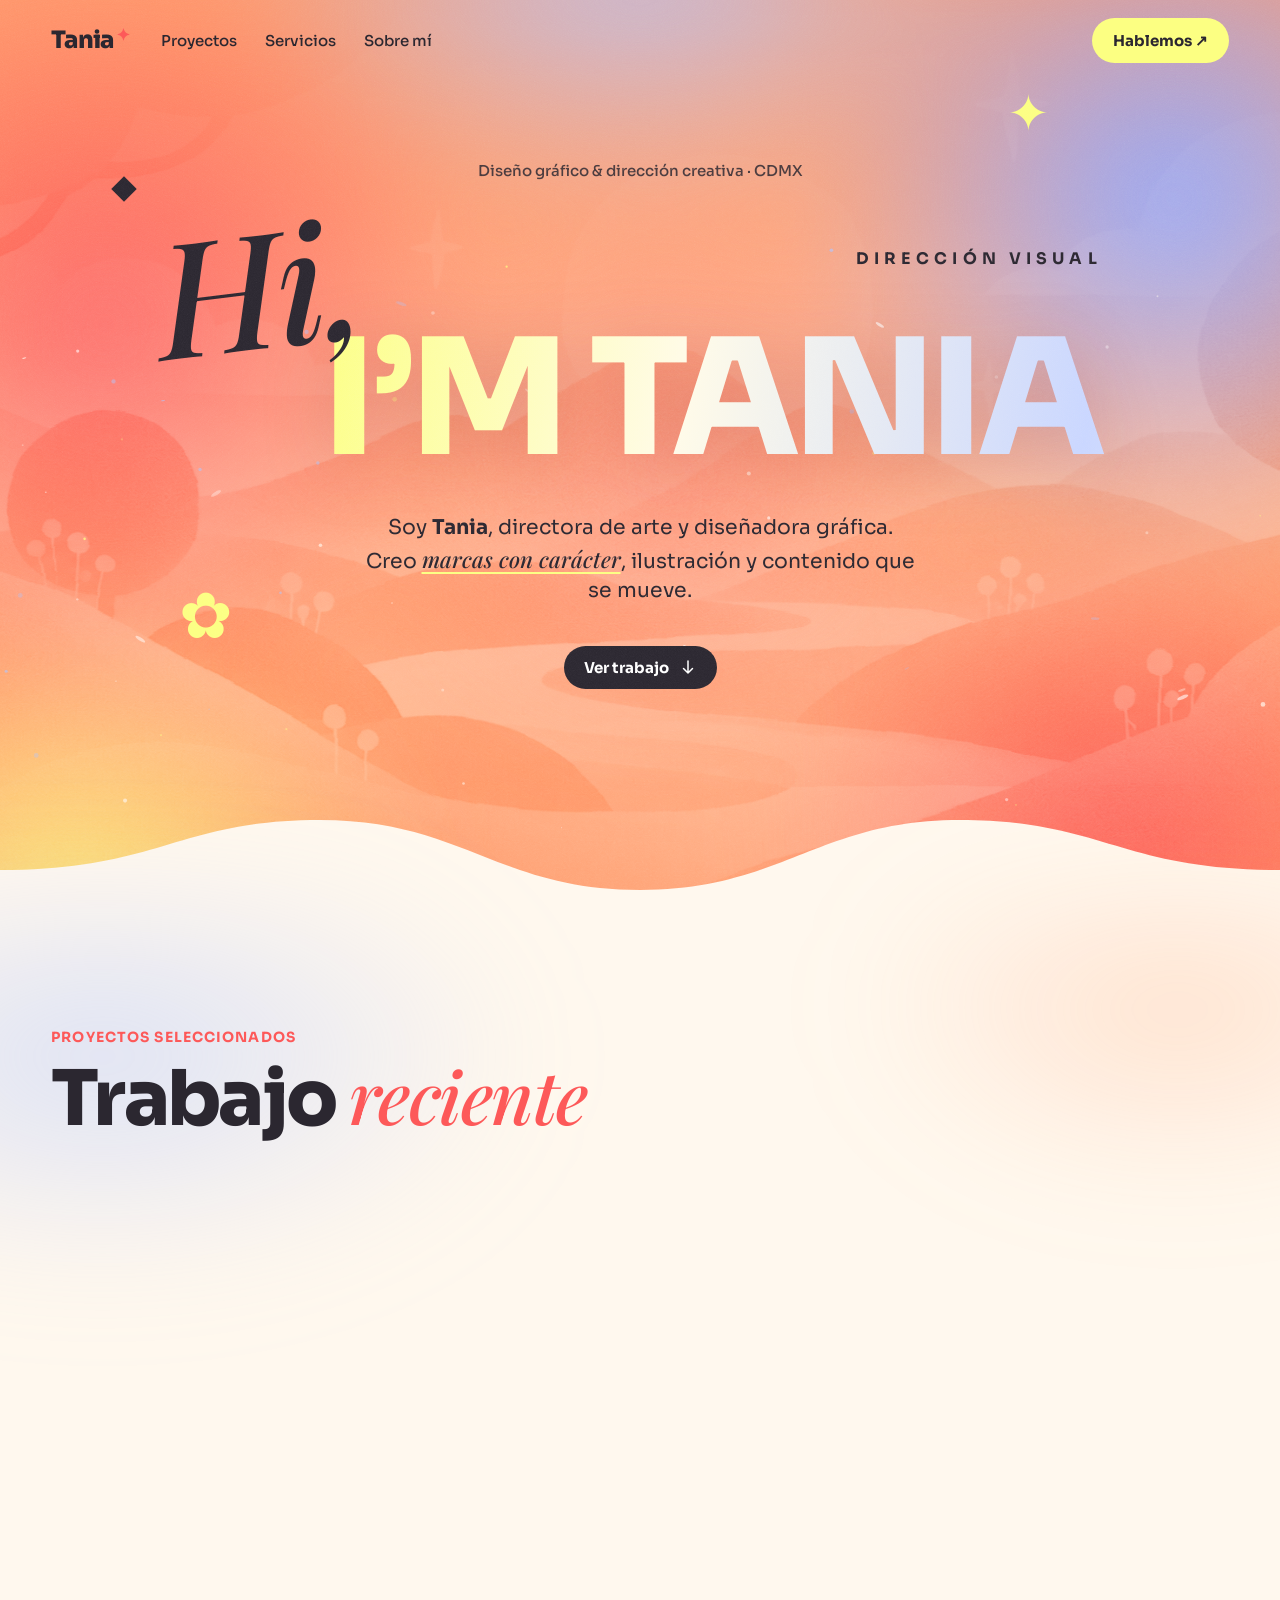
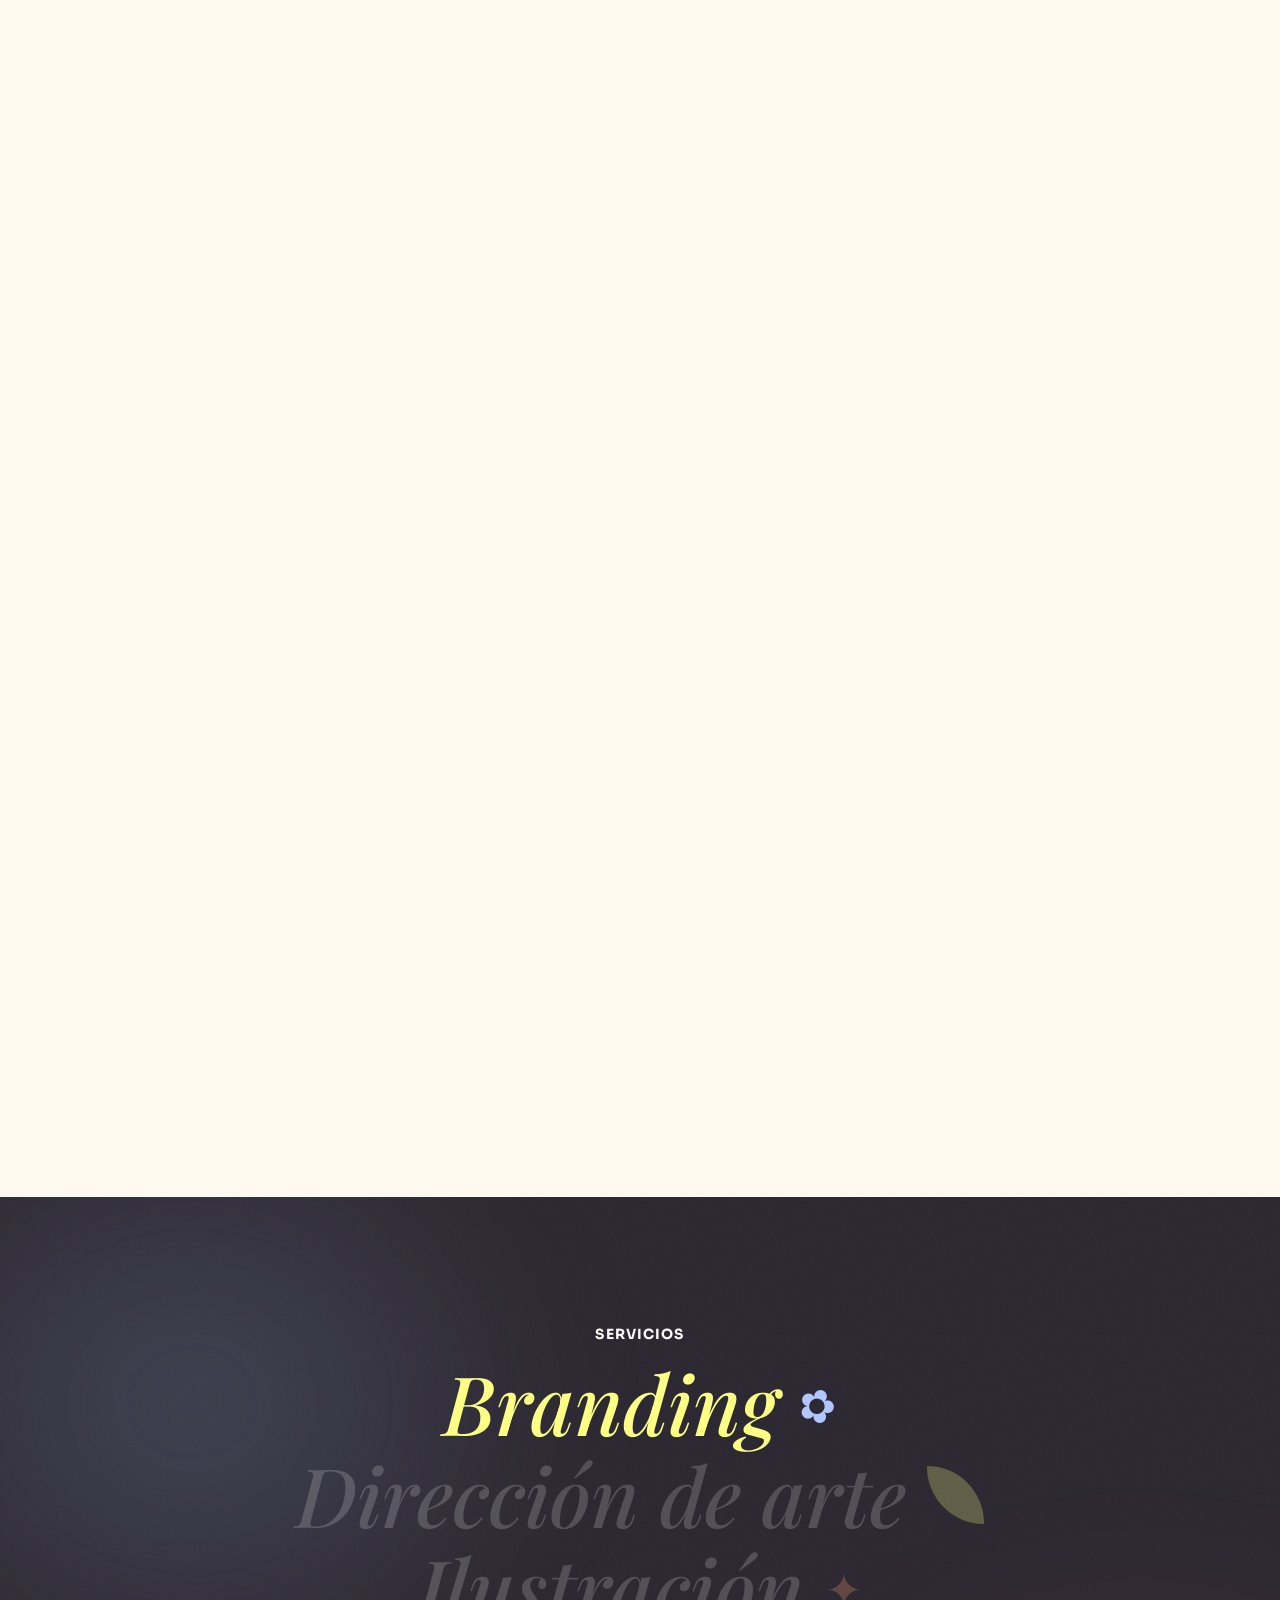
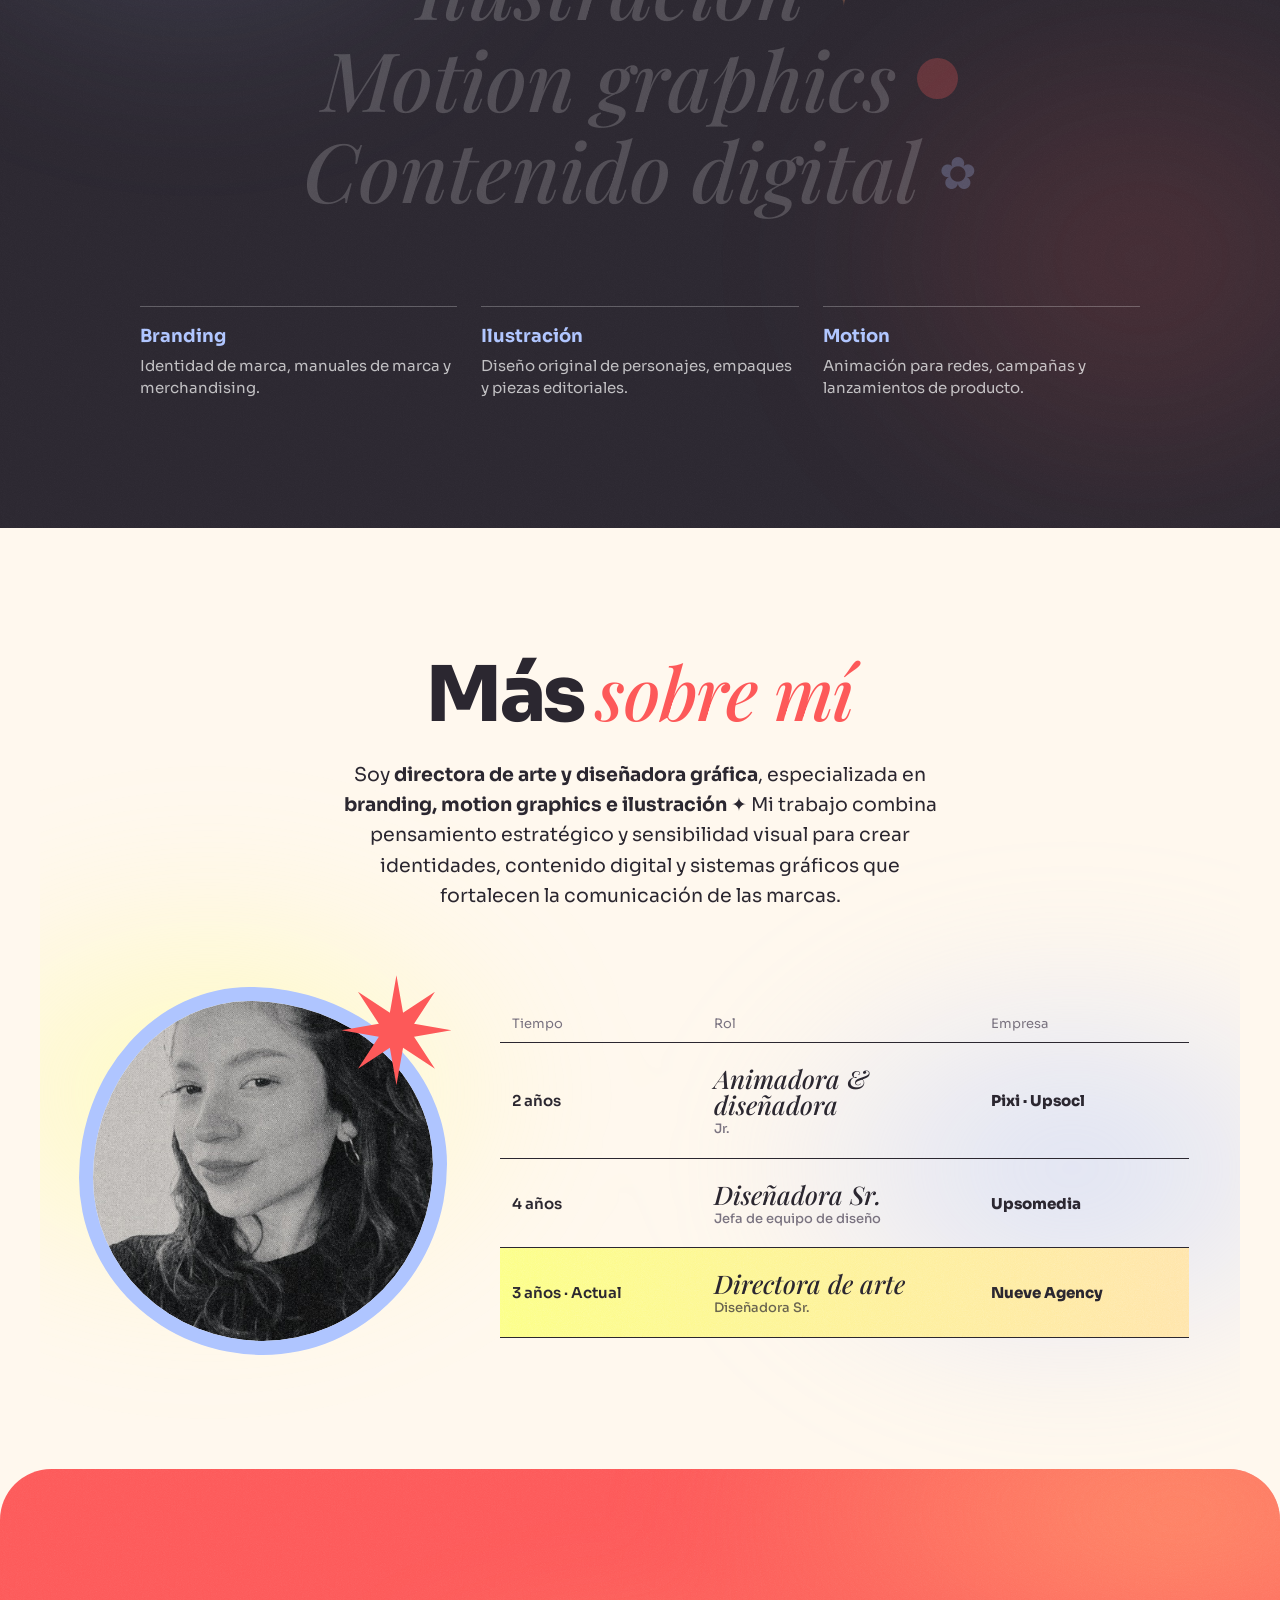
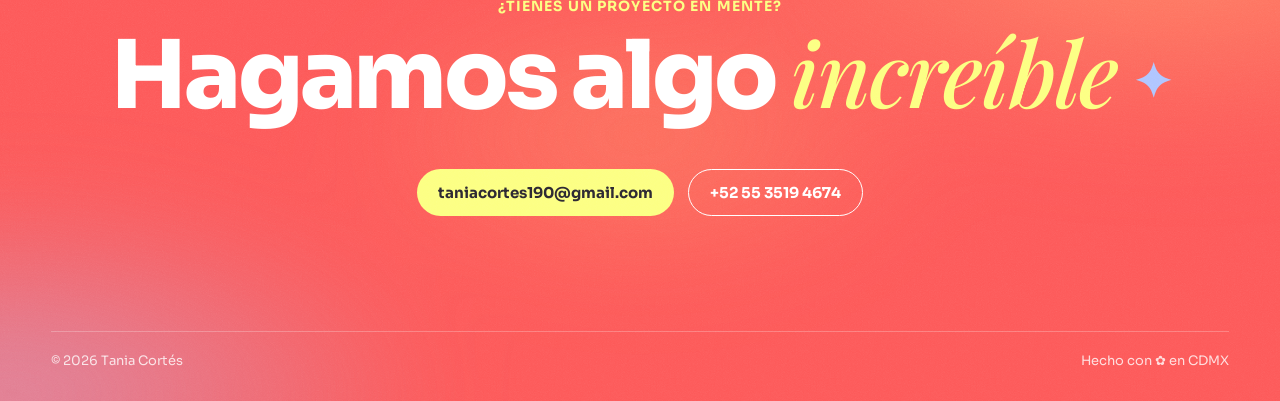
==== index.html @ 6af83aa1 "Initial commit: portfolio site Co-Authored-By: Claude Opus 5.5 <noreply@anthropic.com>" ====
<!doctype html>
<html lang="es">
<head>
  <meta charset="utf-8">
  <meta name="viewport" content="width=device-width, initial-scale=1">
  <title>Tania Cortés · Diseño gráfico y dirección creativa</title>
  <meta name="description" content="Portafolio de Tania Cortés: directora de arte y diseñadora gráfica especializada en branding, ilustración y motion graphics. CDMX.">
  <link rel="preconnect" href="https://fonts.googleapis.com">
  <link rel="preconnect" href="https://fonts.gstatic.com" crossorigin>
  <link href="https://fonts.googleapis.com/css2?family=Sora:wght@300..800&family=Playfair+Display:ital,wght@0,400..700;1,400..700&display=swap" rel="stylesheet">
  <link rel="stylesheet" href="styles.css">
</head>
<body>

  <!-- NAV -->
  <header class="nav">
    <a href="#inicio" class="nav__logo">Tania<span class="nav__dot">✦</span></a>
    <nav class="nav__links">
      <a href="#proyectos">Proyectos</a>
      <a href="#servicios">Servicios</a>
      <a href="#sobre-mi">Sobre mí</a>
    </nav>
    <a href="mailto:taniacortes190@gmail.com" class="btn btn--lime nav__cta">Hablemos ↗</a>
    <button class="nav__burger" aria-label="Abrir menú"><span></span><span></span></button>
  </header>

  <div class="menu" aria-hidden="true">
    <a href="#proyectos">Proyectos</a>
    <a href="#servicios">Servicios</a>
    <a href="#sobre-mi">Sobre <em>mí</em></a>
    <a href="#contacto">Contacto</a>
  </div>

  <!-- HERO -->
  <section class="hero" id="inicio">
    <!-- Filtro de "brisa": ondula suavemente la ilustración -->
    <svg class="sr-only" aria-hidden="true" focusable="false">
      <filter id="brisa" x="-5%" y="-5%" width="110%" height="110%">
        <feTurbulence type="fractalNoise" baseFrequency="0.006 0.012" numOctaves="2" seed="4" result="ruido">
          <animate attributeName="baseFrequency" dur="14s" repeatCount="indefinite"
                   values="0.006 0.012; 0.008 0.016; 0.006 0.012"/>
        </feTurbulence>
        <feDisplacementMap in="SourceGraphic" in2="ruido" scale="10" xChannelSelector="R" yChannelSelector="G"/>
      </filter>
    </svg>
    <div class="hero__scene" aria-hidden="true"><div class="hero__scene-img"></div></div>
    <canvas class="hero__wind" aria-hidden="true"></canvas>
    <div class="hero__shapes" aria-hidden="true">
      <span class="shape shape--half"></span>
      <span class="shape shape--flower">✿</span>
      <span class="shape shape--circle"></span>
      <span class="shape shape--diamond"></span>
      <span class="shape shape--star">✦</span>
      <span class="shape shape--blob"></span>
    </div>

    <p class="hero__kicker">Diseño gráfico &amp; dirección creativa · CDMX</p>
    <div class="hero__lockup">
      <p class="hero__subtitle">Dirección visual</p>
      <h1 class="hero__title">
        <span class="hero__hi">Hi,</span>
        <span class="hero__hola">I’m Tania</span>
      </h1>
    </div>
    <p class="hero__lead">
      Soy <strong>Tania</strong>, directora de arte y diseñadora gráfica.
      Creo <em>marcas con carácter</em>, ilustración y contenido que se mueve.
    </p>
    <a href="#proyectos" class="hero__scroll" aria-label="Ver proyectos">
      <span>Ver trabajo</span>
      <svg viewBox="0 0 24 24" width="18" height="18"><path d="M12 4v16m0 0-6-6m6 6 6-6" fill="none" stroke="currentColor" stroke-width="2" stroke-linecap="round" stroke-linejoin="round"/></svg>
    </a>
  </section>

  <!-- PROYECTOS -->
  <section class="work" id="proyectos">
    <div class="section-head">
      <p class="eyebrow">Proyectos seleccionados</p>
      <h2 class="section-title">Trabajo <em>reciente</em></h2>
    </div>

    <div class="work__grid">
      <article class="card card--tall" data-project="gud">
        <img src="img/gud-drink.jpg" alt="Bebida GÜD con stickers de la marca">
        <div class="card__info">
          <h3>GÜD <em>bebida vegetal</em></h3>
          <span class="pill pill--lime">Dirección de arte · Ilustración · Motion</span>
        </div>
        <span class="card__arrow">↗</span>
      </article>

      <article class="card card--offset" data-project="smirnoff">
        <img src="img/smirnoff-main.jpg" alt="Ilustración El Diablito para Smirnoff">
        <div class="card__info">
          <h3>Smirnoff <em>El Diablito</em></h3>
          <span class="pill pill--pink">Ilustración · Packaging</span>
        </div>
        <span class="card__arrow">↗</span>
      </article>

      <article class="card card--wide" data-project="nodo">
        <img src="img/nodo-frutero.jpg" alt="Ilustración de frutero para Nodo">
        <div class="card__info">
          <h3>Nodo <em>punto de conexión</em></h3>
          <span class="pill pill--white">Identidad · Póster · Ilustración</span>
        </div>
        <span class="card__arrow">↗</span>
      </article>

      <article class="card card--full" data-project="loteria">
        <img src="img/gud-loteria.jpg" alt="Lotería GÜD Sabores de México">
        <div class="card__info">
          <h3>Lotería GÜD <em>sabores de México</em></h3>
          <span class="pill pill--lime">Ilustración · Merchandising</span>
        </div>
        <span class="card__arrow">↗</span>
      </article>
    </div>
  </section>

  <!-- SERVICIOS -->
  <section class="services" id="servicios">
    <p class="eyebrow eyebrow--light">Servicios</p>
    <ul class="services__list">
      <li><span>Branding</span><i class="ico ico--flower">✿</i></li>
      <li><span>Dirección de arte</span><i class="ico ico--leaf"></i></li>
      <li><span>Ilustración</span><i class="ico ico--star">✦</i></li>
      <li><span>Motion graphics</span><i class="ico ico--dot"></i></li>
      <li><span>Contenido digital</span><i class="ico ico--flower">✿</i></li>
    </ul>
    <div class="services__detail">
      <div>
        <h4>Branding</h4>
        <p>Identidad de marca, manuales de marca y merchandising.</p>
      </div>
      <div>
        <h4>Ilustración</h4>
        <p>Diseño original de personajes, empaques y piezas editoriales.</p>
      </div>
      <div>
        <h4>Motion</h4>
        <p>Animación para redes, campañas y lanzamientos de producto.</p>
      </div>
    </div>
  </section>

  <!-- SOBRE MÍ -->
  <section class="about" id="sobre-mi">
    <h2 class="section-title section-title--center">Más <em>sobre mí</em></h2>
    <p class="about__intro">
      Soy <strong>directora de arte y diseñadora gráfica</strong>, especializada en
      <strong>branding, motion graphics e ilustración</strong> ✦
      Mi trabajo combina pensamiento estratégico y sensibilidad visual para crear identidades,
      contenido digital y sistemas gráficos que fortalecen la comunicación de las marcas.
    </p>

    <div class="about__grid">
      <div class="about__photo">
        <span class="about__burst" aria-hidden="true"></span>
        <div class="about__frame"><img src="img/retrato.jpg" alt="Retrato de Tania"></div>
      </div>

      <div class="timeline">
        <div class="timeline__row timeline__row--head">
          <span>Tiempo</span><span>Rol</span><span>Empresa</span>
        </div>
        <div class="timeline__row">
          <span class="t-time">2 años</span>
          <span class="t-role">Animadora &amp; diseñadora<small>Jr.</small></span>
          <span class="t-co">Pixi · Upsocl</span>
        </div>
        <div class="timeline__row">
          <span class="t-time">4 años</span>
          <span class="t-role">Diseñadora Sr.<small>Jefa de equipo de diseño</small></span>
          <span class="t-co">Upsomedia</span>
        </div>
        <div class="timeline__row timeline__row--now">
          <span class="t-time">3 años · Actual</span>
          <span class="t-role">Directora de arte<small>Diseñadora Sr.</small></span>
          <span class="t-co">Nueve Agency</span>
        </div>
      </div>
    </div>
  </section>

  <!-- CONTACTO -->
  <footer class="contact" id="contacto">
    <p class="eyebrow eyebrow--light">¿Tienes un proyecto en mente?</p>
    <a class="contact__big" href="mailto:taniacortes190@gmail.com">
      Hagamos algo <em>increíble</em> <span class="contact__star">✦</span>
    </a>
    <div class="contact__row">
      <a href="mailto:taniacortes190@gmail.com" class="btn btn--lime">taniacortes190@gmail.com</a>
      <a href="tel:+525535194674" class="btn btn--ghost">+52 55 3519 4674</a>
    </div>
    <div class="contact__foot">
      <span>© 2026 Tania Cortés</span>
      <span>Hecho con ✿ en CDMX</span>
    </div>
  </footer>

  <!-- PANEL DE PROYECTO -->
  <div class="panel" aria-hidden="true" role="dialog" aria-modal="true">
    <div class="panel__inner">
      <button class="panel__close" aria-label="Cerrar">✕</button>
      <div class="panel__content"></div>
    </div>
  </div>

  <script src="main.js"></script>
</body>
</html>
---- styles.css ----
:root {
  /* Paleta de Tania */
  --peri: #afc5ff;      /* Periwinkle */
  --lemon: #fcff82;     /* Lemon */
  --canta: #ff9c6d;     /* Cantaloupe */
  --melon: #fd5959;     /* Watermelon */

  /* Alias usados en el sitio */
  --blue: var(--melon);
  --blue-soft: var(--peri);
  --lime: var(--lemon);
  --pink: var(--canta);
  --ink: #2b2730;
  --grey: #7a7380;
  --pale: #fff8ee;
  --white: #ffffff;

  --sans: "Sora", "Helvetica Neue", Arial, sans-serif;
  --serif: "Playfair Display", Georgia, serif;

  --radius: 28px;
  --gutter: clamp(16px, 4vw, 56px);
}

*, *::before, *::after { box-sizing: border-box; }
html { scroll-behavior: smooth; }
body {
  margin: 0;
  font-family: var(--sans);
  color: var(--ink);
  background: var(--pale);
  -webkit-font-smoothing: antialiased;
  overflow-x: hidden;
}
img { display: block; max-width: 100%; }
a { color: inherit; text-decoration: none; }
em { font-family: var(--serif); font-style: italic; font-weight: 400; }

/* ---------- Botones / pills ---------- */
.btn {
  display: inline-flex; align-items: center; gap: .5em;
  padding: .85em 1.4em; border-radius: 999px;
  font-weight: 600; font-size: 15px;
  transition: transform .25s ease, background .25s ease;
}
.btn:hover { transform: translateY(-2px); }
.btn--lime { background: var(--lime); color: var(--ink); }
.btn--ghost { border: 1.5px solid currentColor; }

.pill {
  display: inline-block; padding: .45em 1em; border-radius: 999px;
  font-size: 13px; font-weight: 500; color: var(--ink);
}
.pill--lime { background: var(--lime); }
.pill--pink { background: var(--pink); }
.pill--white { background: var(--white); }

.eyebrow {
  margin: 0 0 14px; font-size: 14px; font-weight: 700;
  letter-spacing: .08em; text-transform: uppercase;
}
.eyebrow--light { color: var(--white); }

.section-title {
  margin: 0; font-weight: 800; letter-spacing: -0.03em;
  font-size: clamp(44px, 7vw, 96px); line-height: .95;
}
.section-title em { font-size: 1.05em; letter-spacing: -0.01em; }
.section-title--center { text-align: center; }

/* ---------- NAV ---------- */
.nav {
  position: fixed; inset: 0 0 auto 0; z-index: 50;
  display: flex; align-items: center; gap: 32px;
  padding: 18px var(--gutter);
  color: var(--ink);
  transition: background .3s ease, color .3s ease, box-shadow .3s ease;
}
.nav.is-scrolled {
  background: rgba(255, 248, 238, .88);
  backdrop-filter: blur(14px);
  -webkit-backdrop-filter: blur(14px);
  color: var(--ink);
}
.nav__logo { font-weight: 800; font-size: 24px; letter-spacing: -0.03em; }
.nav__dot { color: var(--melon); margin-left: 2px; font-size: .7em; vertical-align: top; }
.nav.is-scrolled .nav__dot { color: var(--blue); }
.nav__links { display: flex; gap: 28px; font-size: 15px; font-weight: 500; }
.nav__links a { position: relative; }
.nav__links a::after {
  content: ""; position: absolute; left: 0; bottom: -4px; height: 1.5px; width: 100%;
  background: currentColor; transform: scaleX(0); transform-origin: left; transition: transform .3s ease;
}
.nav__links a:hover::after { transform: scaleX(1); }
.nav__cta { margin-left: auto; }
.nav__burger {
  display: none; margin-left: auto; width: 46px; height: 46px; border: 0; border-radius: 14px;
  background: var(--blue); cursor: pointer; flex-direction: column; justify-content: center; align-items: center; gap: 6px;
}
.nav__burger span { width: 18px; height: 2px; background: var(--lemon); border-radius: 2px; transition: transform .3s; }
.nav__burger span:last-child { width: 12px; margin-left: 6px; }
body.menu-open .nav__burger span:first-child { transform: translateY(4px) rotate(45deg); }
body.menu-open .nav__burger span:last-child { width: 18px; margin-left: 0; transform: translateY(-4px) rotate(-45deg); }

.menu {
  position: fixed; inset: 0; z-index: 40; background: var(--blue);
  display: flex; flex-direction: column; justify-content: center; gap: 10px;
  padding: var(--gutter); color: var(--white);
  font-size: clamp(44px, 12vw, 80px); font-weight: 800; letter-spacing: -0.03em;
  opacity: 0; pointer-events: none; transition: opacity .35s ease;
}
body.menu-open .menu { opacity: 1; pointer-events: auto; }
body.menu-open .nav { color: var(--white); background: transparent; backdrop-filter: none; }

/* ---------- HERO ---------- */
.hero {
  position: relative; min-height: 100vh; min-height: 100svh;
  background: var(--peri); color: var(--ink);
  display: flex; flex-direction: column; justify-content: center; align-items: center;
  text-align: center; padding: 120px var(--gutter) 80px; overflow: hidden;
}
.hero__kicker { margin: 0 0 8px; font-size: 15px; font-weight: 500; opacity: .85; position: relative; z-index: 2; }
.hero__title { margin: 0; position: relative; z-index: 2; }
.hero__hola {
  display: block; font-weight: 900; font-stretch: 125%; letter-spacing: -0.04em; line-height: .85;
  font-size: clamp(84px, 19vw, 300px); color: var(--melon);
}
.hero__lead {
  max-width: 560px; margin: 28px auto 0; font-size: clamp(17px, 1.6vw, 21px); line-height: 1.45;
  position: relative; z-index: 2;
}
.hero__lead em { font-size: 1.2em; color: var(--melon); }
.hero__scroll {
  margin-top: 40px; display: inline-flex; align-items: center; gap: 10px;
  padding: 12px 20px; border-radius: 999px; background: var(--ink); color: var(--white);
  font-weight: 600; font-size: 15px; position: relative; z-index: 2;
  transition: background .25s, color .25s;
}
.hero__scroll:hover { background: var(--lime); color: var(--ink); }
.hero__scroll svg { animation: bob 1.6s ease-in-out infinite; }
@keyframes bob { 50% { transform: translateY(3px); } }

.hero__shapes { position: absolute; inset: 0; pointer-events: none; }
.shape { position: absolute; display: block; will-change: transform; }
.shape--half {
  width: clamp(140px, 18vw, 260px); aspect-ratio: 1; border-radius: 50%;
  background: var(--lime); left: -6%; top: 30%;
  clip-path: inset(0 0 0 50%); transform: rotate(-25deg);
}
.shape--flower { color: var(--melon); font-size: clamp(40px, 5vw, 70px); left: 14%; top: 64%; }
.shape--circle {
  width: clamp(120px, 16vw, 230px); aspect-ratio: 1; border-radius: 50%;
  background: var(--canta); right: -4%; top: 48%;
}
.shape--diamond { width: 18px; height: 18px; background: var(--ink); left: 22%; top: 24%; transform: rotate(45deg); }
.shape--star { color: var(--white); font-size: clamp(36px, 4vw, 60px); right: 18%; top: 20%; }
.shape--blob {
  width: clamp(90px, 10vw, 150px); aspect-ratio: 1; background: var(--lemon);
  border-radius: 62% 38% 46% 54% / 55% 44% 56% 45%; right: 26%; bottom: 8%; opacity: .9;
}

/* ---------- MARQUEE ---------- */
.marquee { background: var(--lime); overflow: hidden; padding: 18px 0; border-block: 1.5px solid var(--ink); }
.marquee__track {
  display: flex; gap: 32px; align-items: center; width: max-content;
  font-size: clamp(26px, 3.4vw, 44px); font-weight: 800; letter-spacing: -0.02em; white-space: nowrap;
  animation: marquee 28s linear infinite;
}
.marquee__track .serif { font-family: var(--serif); font-style: italic; font-weight: 400; }
.marquee__track i { font-style: normal; color: var(--melon); font-size: .8em; }
@keyframes marquee { to { transform: translateX(-50%); } }

/* ---------- WORK ---------- */
.work { padding: clamp(80px, 10vw, 140px) var(--gutter); max-width: 1320px; margin: 0 auto; }
.section-head { margin-bottom: clamp(40px, 6vw, 72px); }
.section-head .eyebrow { color: var(--blue); }

.work__grid {
  display: grid; grid-template-columns: repeat(12, 1fr); gap: clamp(16px, 2.4vw, 32px);
}
.card {
  position: relative; border-radius: var(--radius); overflow: hidden; cursor: pointer;
  background: var(--blue-soft); min-height: 420px; isolation: isolate;
  grid-column: span 6;
  transform: translateY(40px); opacity: 0;
  transition: transform .8s cubic-bezier(.2,.7,.2,1), opacity .8s ease;
}
.card.is-in { transform: none; opacity: 1; }
.card--tall { grid-row: span 2; min-height: 760px; }
.card--offset { margin-top: 0; }
.card--wide { grid-column: span 6; }
.card--full { grid-column: span 12; min-height: 560px; }
.card img {
  position: absolute; inset: 0; width: 100%; height: 100%; object-fit: cover;
  transition: transform .8s cubic-bezier(.2,.7,.2,1);
}
.card:hover img { transform: scale(1.05); }
.card::after {
  content: ""; position: absolute; inset: 0; z-index: 1;
  background: linear-gradient(180deg, rgba(40,40,48,0) 45%, rgba(40,40,48,.75) 100%);
}
.card__info { position: absolute; left: 28px; right: 90px; bottom: 28px; z-index: 2; color: var(--white); }
.card__info h3 { margin: 0 0 12px; font-size: clamp(26px, 2.6vw, 36px); font-weight: 800; letter-spacing: -0.03em; line-height: 1; }
.card__info h3 em { display: block; font-size: 1.05em; letter-spacing: 0; }
.card__arrow {
  position: absolute; right: 24px; bottom: 24px; z-index: 2;
  width: 52px; height: 52px; border-radius: 50%; border: 1.5px solid rgba(255,255,255,.8);
  display: grid; place-items: center; color: var(--white); font-size: 20px;
  transition: background .3s, color .3s, transform .3s;
}
.card:hover .card__arrow { background: var(--lime); border-color: var(--lime); color: var(--ink); transform: rotate(45deg); }

/* ---------- SERVICES ---------- */
.services {
  background: var(--ink); color: var(--white); text-align: center;
  padding: clamp(80px, 10vw, 140px) var(--gutter);
}
.services__list { list-style: none; margin: 0 auto; padding: 0; }
.services__list li {
  font-family: var(--serif); font-style: italic;
  font-size: clamp(44px, 7.5vw, 104px); line-height: 1.08;
  color: rgba(255,255,255,.18); transition: color .4s ease;
  display: flex; justify-content: center; align-items: center; gap: .25em;
}
.services__list li.is-active { color: var(--white); }
.services__list .ico { font-style: normal; font-size: .55em; opacity: .25; transition: opacity .4s, transform .6s; display: inline-block; }
.services__list li.is-active .ico { opacity: 1; transform: rotate(20deg); }
.ico--flower { color: var(--blue-soft); }
.ico--star { color: var(--pink); }
.ico--leaf {
  width: .7em; height: .7em; background: var(--lime);
  border-radius: 0 100% 0 100%; font-size: 1em !important;
}
.ico--dot { width: .5em; height: .5em; border-radius: 50%; background: var(--blue); font-size: 1em !important; }

.services__detail {
  display: grid; grid-template-columns: repeat(3, 1fr); gap: 24px;
  max-width: 1000px; margin: clamp(56px, 7vw, 96px) auto 0; text-align: left;
}
.services__detail div { border-top: 1.5px solid rgba(255,255,255,.25); padding-top: 18px; }
.services__detail h4 { margin: 0 0 8px; font-size: 18px; font-weight: 700; color: var(--lime); }
.services__detail p { margin: 0; color: rgba(255,255,255,.7); line-height: 1.5; font-size: 15px; }

/* ---------- ABOUT ---------- */
.about { padding: clamp(80px, 10vw, 140px) var(--gutter); max-width: 1200px; margin: 0 auto; }
.about__intro {
  max-width: 620px; margin: 28px auto 0; text-align: center;
  font-size: clamp(16px, 1.5vw, 19px); line-height: 1.6;
}
.about__grid {
  display: grid; grid-template-columns: minmax(0, 0.8fr) minmax(0, 1.6fr);
  gap: clamp(32px, 5vw, 72px); align-items: center; margin-top: clamp(56px, 7vw, 96px);
}
.about__photo { position: relative; max-width: 340px; margin: 0 auto; width: 100%; }
.about__frame {
  aspect-ratio: 1; overflow: hidden; background: var(--white);
  border-radius: 46% 54% 50% 50% / 52% 48% 52% 48%;
  outline: 14px solid var(--white);
}
.about__frame img { width: 100%; height: 100%; object-fit: cover; object-position: 50% 30%; }
.about__burst {
  position: absolute; width: 110px; aspect-ratio: 1; right: -18px; top: -26px; z-index: 2;
  background: var(--blue);
  clip-path: polygon(50% 0%, 56% 34%, 85% 15%, 66% 44%, 100% 50%, 66% 56%, 85% 85%, 56% 66%, 50% 100%, 44% 66%, 15% 85%, 34% 56%, 0% 50%, 34% 44%, 15% 15%, 44% 34%);
  animation: spin 18s linear infinite;
}
@keyframes spin { to { transform: rotate(360deg); } }

.timeline { font-size: 15px; }
.timeline__row {
  display: grid; grid-template-columns: 1fr 1.4fr 1fr; gap: 16px; align-items: center;
  padding: 22px 12px; border-bottom: 1.5px solid var(--ink);
}
.timeline__row--head { color: var(--grey); padding-block: 10px; font-size: 13px; }
.timeline__row--now { background: var(--lime); border-radius: 0; }
.t-time { font-weight: 600; }
.t-role { font-family: var(--serif); font-style: italic; font-size: clamp(22px, 2.2vw, 30px); line-height: 1.05; }
.t-role small { display: block; font-family: var(--sans); font-style: normal; font-size: 13px; color: var(--grey); margin-top: 4px; }
.timeline__row--now .t-role small { color: var(--ink); opacity: .7; }
.t-co { font-weight: 700; }

/* ---------- CONTACT ---------- */
.contact {
  background: var(--melon); color: var(--white); text-align: center;
  padding: clamp(80px, 10vw, 140px) var(--gutter) 32px;
  border-radius: clamp(28px, 4vw, 56px) clamp(28px, 4vw, 56px) 0 0;
}
.contact__big {
  display: block; font-weight: 900; letter-spacing: -0.045em; line-height: .95;
  font-size: clamp(48px, 9vw, 140px); max-width: 1200px; margin: 0 auto;
}
.contact__big em { letter-spacing: -0.01em; color: var(--lemon); }
.contact__star { display: inline-block; color: var(--peri); font-size: .5em; vertical-align: middle; animation: spin 10s linear infinite; }
.contact__row { display: flex; flex-wrap: wrap; justify-content: center; gap: 14px; margin-top: 48px; }
.contact__foot {
  display: flex; justify-content: space-between; gap: 16px; flex-wrap: wrap;
  margin-top: clamp(64px, 9vw, 120px); padding-top: 20px;
  border-top: 1px solid rgba(255,255,255,.3); font-size: 13px; opacity: .8;
}

/* ---------- PANEL (case study) ---------- */
.panel {
  position: fixed; inset: 0; z-index: 100; background: rgba(40,40,48,.55);
  opacity: 0; pointer-events: none; transition: opacity .35s ease;
}
.panel.is-open { opacity: 1; pointer-events: auto; }
.panel__inner {
  position: absolute; inset: 16px 0 0 0; background: var(--pale);
  border-radius: var(--radius) var(--radius) 0 0; overflow-y: auto;
  transform: translateY(40px); transition: transform .45s cubic-bezier(.2,.7,.2,1);
}
.panel.is-open .panel__inner { transform: none; }
.panel__close {
  position: sticky; top: 16px; margin: 16px 16px 0 auto; display: grid; place-items: center;
  width: 48px; height: 48px; border-radius: 50%; border: 0; z-index: 3;
  background: var(--ink); color: var(--white); font-size: 18px; cursor: pointer;
  transition: background .25s, color .25s, transform .25s;
}
.panel__close:hover { background: var(--lime); color: var(--ink); transform: rotate(90deg); }
.panel__content { max-width: 1240px; margin: -32px auto 0; padding: 0 var(--gutter) 96px; }

.case__head {
  display: grid; grid-template-columns: 1.2fr 1fr; gap: 32px; align-items: end;
  padding: 24px 0 40px;
}
.case__title { margin: 8px 0 0; font-size: clamp(56px, 9vw, 130px); font-weight: 900; letter-spacing: -0.05em; line-height: .88; }
.case__title em { display: block; font-size: .5em; letter-spacing: -0.01em; color: var(--blue); }
.case__text { font-size: 17px; line-height: 1.6; margin: 0; }
.case__tags { display: flex; flex-wrap: wrap; gap: 8px; margin-top: 18px; }
.case__gallery { display: grid; grid-template-columns: repeat(12, 1fr); gap: 16px; }
.case__gallery img { width: 100%; height: 100%; object-fit: cover; border-radius: 22px; }
.g-12 { grid-column: span 12; }
.g-8 { grid-column: span 8; }
.g-7 { grid-column: span 7; }
.g-6 { grid-column: span 6; }
.g-5 { grid-column: span 5; }
.g-4 { grid-column: span 4; }
.case__quote {
  grid-column: span 12; text-align: center; padding: clamp(32px, 5vw, 72px) 0;
  font-family: var(--serif); font-style: italic; font-size: clamp(28px, 3.6vw, 48px); line-height: 1.15;
  max-width: 900px; margin: 0 auto;
}
.case__next {
  margin-top: 56px; display: flex; justify-content: space-between; align-items: center; gap: 16px;
  padding: 28px 32px; border-radius: var(--radius); background: var(--ink); color: var(--white); cursor: pointer;
}
.case__next strong { font-size: clamp(28px, 4vw, 48px); letter-spacing: -0.03em; }
.case__next em { color: var(--lime); }
body.no-scroll { overflow: hidden; }

/* ---------- RESPONSIVE ---------- */
@media (max-width: 900px) {
  .nav__links, .nav__cta { display: none; }
  .nav__burger { display: flex; }
  .card, .card--wide { grid-column: span 12; min-height: 380px; }
  .card--tall { grid-row: auto; min-height: 520px; }
  .services__detail { grid-template-columns: 1fr; }
  .about__grid { grid-template-columns: 1fr; }
  .case__head { grid-template-columns: 1fr; }
  .g-8, .g-7, .g-6, .g-5, .g-4 { grid-column: span 12; }
}
@media (max-width: 560px) {
  .timeline__row { grid-template-columns: 1fr 1fr; }
  .timeline__row .t-role { grid-column: 1 / -1; order: -1; }
  .timeline__row--head { display: none; }
  .card__info { left: 20px; bottom: 20px; right: 80px; }
  .card__arrow { right: 18px; bottom: 18px; width: 46px; height: 46px; }
  .contact__foot { justify-content: center; }
}

@media (prefers-reduced-motion: reduce) {
  *, *::before, *::after { animation: none !important; transition: none !important; }
  .card { transform: none; opacity: 1; }
}

/* ---------- Tipografía extendida ---------- */
.nav__logo, .section-title, .hero__hola, .marquee__track, .card__info h3,
.case__title, .contact__big, .menu, .case__next strong, .services__detail h4 {
  font-stretch: 125%;
}
.section-title { letter-spacing: -0.035em; font-size: clamp(38px, 6vw, 84px); }
.contact__big { font-size: clamp(40px, 7.4vw, 118px); letter-spacing: -0.035em; }
.case__title { font-size: clamp(48px, 7.5vw, 110px); letter-spacing: -0.04em; }
.card__info h3 { font-size: clamp(22px, 2.2vw, 30px); letter-spacing: -0.02em; }
.menu { font-size: clamp(36px, 10vw, 68px); }
.eyebrow { font-stretch: 110%; }

/* ---------- Ajustes de la nueva paleta ---------- */
.section-head .eyebrow { color: var(--melon); }
.section-title em { color: var(--melon); }
.card { background: var(--peri); }
.card:hover .card__arrow { background: var(--lemon); border-color: var(--lemon); }
.services__list li.is-active { color: var(--lemon); }
.ico--flower { color: var(--peri); }
.ico--star { color: var(--canta); }
.ico--dot { background: var(--melon); }
.services__detail h4 { color: var(--peri); }
.about__burst { background: var(--melon); }
.about__frame { outline-color: var(--peri); }
.timeline__row--now { background: var(--lemon); }
.contact .btn--ghost { color: var(--white); }
.contact .eyebrow--light { color: var(--lemon); }
.case__title em { color: var(--melon); }
.case__next em { color: var(--lemon); }
.menu { background: var(--melon); }
body.menu-open .nav { color: var(--white); }
body.menu-open .nav__burger { background: var(--ink); }


/* ---------- Gradientes suaves (paleta Periwinkle · Lemon · Cantaloupe · Watermelon) ---------- */
:root {
  --grain: url("data:image/svg+xml,%3Csvg xmlns='http://www.w3.org/2000/svg' width='220' height='220'%3E%3Cfilter id='n'%3E%3CfeTurbulence type='fractalNoise' baseFrequency='.9' numOctaves='3' stitchTiles='stitch'/%3E%3CfeColorMatrix values='0 0 0 0 0  0 0 0 0 0  0 0 0 0 0  0 0 0 .55 0'/%3E%3C/filter%3E%3Crect width='100%25' height='100%25' filter='url(%23n)'/%3E%3C/svg%3E");
}
@keyframes drift {
  0%   { transform: translate3d(0, 0, 0) scale(1); }
  50%  { transform: translate3d(3%, -2%, 0) scale(1.06); }
  100% { transform: translate3d(-2%, 3%, 0) scale(1.02); }
}

/* Inicio: nube difuminada sobre el Periwinkle */
.hero::before {
  content: ""; position: absolute; inset: -20%; z-index: 0; pointer-events: none;
  background:
    radial-gradient(38% 42% at 20% 32%, rgba(252, 255, 130, .55), transparent 70%),
    radial-gradient(34% 40% at 80% 68%, rgba(255, 156, 109, .45), transparent 70%),
    radial-gradient(28% 32% at 66% 22%, rgba(253, 89, 89, .22), transparent 70%),
    radial-gradient(44% 48% at 38% 86%, rgba(255, 255, 255, .5), transparent 70%);
  filter: blur(40px);
  animation: drift 24s ease-in-out infinite alternate;
}
.hero::after, .contact::after, .services::after {
  content: ""; position: absolute; inset: 0; z-index: 1; pointer-events: none;
  background-image: var(--grain); opacity: .14; mix-blend-mode: overlay;
}

/* Franja: lemon que se funde con cantaloupe muy claro */
.marquee { background: linear-gradient(90deg, var(--lemon) 0%, #ffe3a6 50%, var(--lemon) 100%); }

/* Proyectos y sobre mí: brillo apenas perceptible sobre el crema */
.work, .about { position: relative; }
.work::before, .about::before {
  content: ""; position: absolute; z-index: -1; pointer-events: none; filter: blur(60px);
}
.work::before {
  inset: 0 -10% auto -10%; height: 520px;
  background:
    radial-gradient(40% 60% at 15% 30%, rgba(175, 197, 255, .45), transparent 70%),
    radial-gradient(30% 50% at 85% 20%, rgba(255, 156, 109, .25), transparent 70%);
}
.about::before {
  inset: 20% -10% 0 -10%;
  background:
    radial-gradient(35% 45% at 20% 50%, rgba(252, 255, 130, .45), transparent 70%),
    radial-gradient(35% 45% at 80% 60%, rgba(175, 197, 255, .45), transparent 70%);
}
main, body > section { isolation: isolate; }

/* Servicios: resplandor tenue sobre el fondo oscuro */
.services { position: relative; overflow: hidden; isolation: isolate; }
.services::before {
  content: ""; position: absolute; inset: -20%; z-index: -1; pointer-events: none; filter: blur(70px);
  background:
    radial-gradient(30% 35% at 25% 30%, rgba(175, 197, 255, .18), transparent 70%),
    radial-gradient(28% 32% at 78% 65%, rgba(253, 89, 89, .16), transparent 70%);
  animation: drift 26s ease-in-out infinite alternate;
}

/* Contacto: watermelon que se abre hacia cantaloupe y periwinkle */
.contact { position: relative; overflow: hidden; isolation: isolate; }
.contact::before {
  content: ""; position: absolute; inset: -20%; z-index: -1; pointer-events: none; filter: blur(50px);
  background:
    radial-gradient(40% 45% at 80% 20%, rgba(255, 156, 109, .75), transparent 70%),
    radial-gradient(35% 40% at 15% 85%, rgba(175, 197, 255, .45), transparent 70%),
    radial-gradient(25% 30% at 50% 50%, rgba(252, 255, 130, .18), transparent 70%);
  animation: drift 22s ease-in-out infinite alternate;
}

/* Detalles */
.timeline__row--now { background: linear-gradient(90deg, var(--lemon), #ffe3a6); }
.card { background: linear-gradient(135deg, var(--peri), #ffd3bd); }
.panel__inner { background: radial-gradient(60% 40% at 90% 0%, rgba(175, 197, 255, .35), transparent 70%), var(--pale); }

/* ---------- ¡Hola! extra bold con degradado ---------- */
.hero__hola {
  font-family: "Unbounded", var(--sans);
  font-weight: 900; font-stretch: normal;
  letter-spacing: -0.045em; line-height: .9;
  font-size: clamp(76px, 17vw, 270px);
  padding: 0 .04em .06em;             /* evita que el degradado recorte la "!" */
  color: transparent;
  background-image: linear-gradient(100deg,
    var(--lemon) 0%, #fffbe8 30%, #dfe7ff 55%, var(--peri) 72%, #fffbe8 88%, var(--lemon) 100%);
  background-size: 200% 100%;
  -webkit-background-clip: text; background-clip: text;
  filter: drop-shadow(0 10px 30px rgba(120, 30, 40, .18));
  animation: hola-flow 10s ease-in-out infinite alternate;
}
@keyframes hola-flow { to { background-position: 100% 0; } }

/* ---------- Fondo del inicio: degradado más evidente ---------- */
.hero { background: var(--peri); }
.hero::before {
  inset: -25%;
  background:
    radial-gradient(34% 46% at 8% 40%,  rgba(253, 89, 89, .95), transparent 72%),   /* watermelon */
    radial-gradient(32% 40% at 92% 18%, rgba(255, 156, 109, .95), transparent 72%), /* cantaloupe */
    radial-gradient(30% 38% at 88% 82%, rgba(253, 89, 89, .7), transparent 72%),    /* watermelon */
    radial-gradient(30% 36% at 22% 92%, rgba(252, 255, 130, .75), transparent 72%), /* lemon */
    radial-gradient(40% 44% at 55% 50%, rgba(140, 165, 255, .85), transparent 75%); /* periwinkle intenso */
  filter: blur(55px);
}
.hero::after { z-index: 3; opacity: .28; }           /* grano también sobre las letras */
.hero__kicker, .hero__lead { color: var(--ink); }
.hero__lead em { color: var(--ink); text-decoration: underline 2px var(--lemon); text-underline-offset: 4px; }

/* las formas sólidas compiten con el degradado: las dejamos solo como acentos pequeños */
.shape--half, .shape--circle, .shape--blob { display: none; }
.shape--star { color: var(--lemon); }
.shape--flower { color: var(--lemon); }

/* ajuste: colores intensos detrás de las letras para que el ¡Hola! claro contraste */
.hero { background: var(--canta); }
.hero::before {
  inset: -8%;
  background:
    radial-gradient(38% 50% at 14% 38%, rgba(253, 89, 89, 1), transparent 70%),     /* watermelon */
    radial-gradient(36% 48% at 86% 26%, rgba(140, 165, 255, 1), transparent 70%),   /* periwinkle */
    radial-gradient(34% 44% at 82% 88%, rgba(253, 89, 89, .9), transparent 70%),    /* watermelon */
    radial-gradient(34% 40% at 12% 96%, rgba(252, 255, 130, .9), transparent 70%),  /* lemon */
    radial-gradient(30% 40% at 52% 52%, rgba(253, 110, 100, .55), transparent 72%), /* centro cálido */
    radial-gradient(40% 40% at 50% 0%, rgba(175, 197, 255, .9), transparent 70%);   /* periwinkle arriba */
  filter: blur(50px);
}
.hero__hola {
  background-image: linear-gradient(100deg,
    var(--lemon) 0%, #fffbe8 28%, #dfe7ff 52%, #fffbe8 74%, var(--lemon) 100%);
  filter: drop-shadow(0 12px 34px rgba(120, 20, 30, .22));
}

/* ---------- Pesos de la tipografía principal (Sora) ---------- */
.hero__hola { font-family: var(--sans); font-weight: 800; letter-spacing: -0.04em; }
.nav__logo, .section-title, .card__info h3, .case__title, .contact__big, .menu,
.case__next strong, .marquee__track, .t-co, .hero__sticker--role { font-weight: 800; }
.btn, .pill, .hero__scroll, .services__detail h4, .eyebrow { font-weight: 700; }

/* ¡HOLA! en mayúsculas y 90% más grande */
.hero__hola {
  text-transform: uppercase;
  font-size: clamp(85px, 25.5vw, 436px);
  line-height: .85;
  white-space: nowrap;
}

.shape--diamond { left: 9%; top: 20%; }

/* evita que el degradado recorte la parte alta de la O */
.hero__hola { padding: .12em .05em .08em; margin-top: -.12em; }
.hero__kicker { margin-bottom: clamp(12px, 2vw, 28px); }

/* ---------- Playfair Display como tipografía de acento ---------- */
em, .marquee__track .serif, .services__list li, .t-role, .case__quote { font-weight: 500; }
.services__list li { font-size: clamp(34px, 6.4vw, 88px); line-height: 1.12; }
.section-title em, .contact__big em { font-size: .95em; letter-spacing: -0.02em; }
.t-role { font-size: clamp(20px, 2vw, 27px); }
.hero__lead em { font-size: 1.08em; }

/* ---------- Grano visible sobre los degradados (tipo risografía) ---------- */
:root {
  --noise: url("data:image/svg+xml,%3Csvg xmlns='http://www.w3.org/2000/svg' width='200' height='200'%3E%3Cfilter id='g'%3E%3CfeTurbulence type='fractalNoise' baseFrequency='.85' numOctaves='4' stitchTiles='stitch'/%3E%3CfeColorMatrix type='saturate' values='0'/%3E%3CfeComponentTransfer%3E%3CfeFuncR type='linear' slope='1.8' intercept='-.4'/%3E%3CfeFuncG type='linear' slope='1.8' intercept='-.4'/%3E%3CfeFuncB type='linear' slope='1.8' intercept='-.4'/%3E%3C/feComponentTransfer%3E%3C/filter%3E%3Crect width='100%25' height='100%25' filter='url(%23g)'/%3E%3C/svg%3E");
}
.hero::after, .services::after, .contact::after {
  background-image: var(--noise); background-size: 200px 200px;
  mix-blend-mode: overlay; opacity: .5;
}
.hero::after { opacity: .55; }
.services::after { opacity: .35; }

/* degradados en franjas y bloques: el grano va dentro del fondo */
.marquee {
  background-image: var(--noise), linear-gradient(90deg, var(--lemon) 0%, #ffe3a6 50%, var(--lemon) 100%);
  background-size: 200px 200px, auto; background-blend-mode: soft-light, normal;
}
.timeline__row--now {
  background-image: var(--noise), linear-gradient(90deg, var(--lemon), #ffe3a6);
  background-size: 200px 200px, auto; background-blend-mode: soft-light, normal;
}

/* grano más marcado, como en la referencia */
:root {
  --noise: url("data:image/svg+xml,%3Csvg xmlns='http://www.w3.org/2000/svg' width='240' height='240'%3E%3Cfilter id='g'%3E%3CfeTurbulence type='fractalNoise' baseFrequency='.7' numOctaves='4' stitchTiles='stitch'/%3E%3CfeColorMatrix type='saturate' values='0'/%3E%3CfeComponentTransfer%3E%3CfeFuncR type='linear' slope='2.6' intercept='-.8'/%3E%3CfeFuncG type='linear' slope='2.6' intercept='-.8'/%3E%3CfeFuncB type='linear' slope='2.6' intercept='-.8'/%3E%3C/feComponentTransfer%3E%3C/filter%3E%3Crect width='100%25' height='100%25' filter='url(%23g)'/%3E%3C/svg%3E");
}
.hero::after, .contact::after { background-size: 240px 240px; opacity: .85; }
.services::after { background-size: 240px 240px; opacity: .5; }
.marquee, .timeline__row--now { background-size: 240px 240px, auto; }

/* grano discreto: fino y casi imperceptible, solo textura */
:root {
  --noise: url("data:image/svg+xml,%3Csvg xmlns='http://www.w3.org/2000/svg' width='160' height='160'%3E%3Cfilter id='g'%3E%3CfeTurbulence type='fractalNoise' baseFrequency='1.15' numOctaves='3' stitchTiles='stitch'/%3E%3CfeColorMatrix type='saturate' values='0'/%3E%3C/filter%3E%3Crect width='100%25' height='100%25' filter='url(%23g)'/%3E%3C/svg%3E");
  --noise-soft: url("data:image/svg+xml,%3Csvg xmlns='http://www.w3.org/2000/svg' width='160' height='160'%3E%3Cfilter id='g'%3E%3CfeTurbulence type='fractalNoise' baseFrequency='1.15' numOctaves='3' stitchTiles='stitch'/%3E%3CfeColorMatrix type='saturate' values='0'/%3E%3CfeComponentTransfer%3E%3CfeFuncR type='linear' slope='.35' intercept='.33'/%3E%3CfeFuncG type='linear' slope='.35' intercept='.33'/%3E%3CfeFuncB type='linear' slope='.35' intercept='.33'/%3E%3C/feComponentTransfer%3E%3C/filter%3E%3Crect width='100%25' height='100%25' filter='url(%23g)'/%3E%3C/svg%3E");
}
.hero::after, .contact::after { background-size: 160px 160px; opacity: .16; mix-blend-mode: soft-light; }
.services::after { background-size: 160px 160px; opacity: .1; mix-blend-mode: soft-light; }
.marquee {
  background-image: var(--noise-soft), linear-gradient(90deg, var(--lemon) 0%, #ffe3a6 50%, var(--lemon) 100%);
  background-size: 160px 160px, auto;
}
.timeline__row--now {
  background-image: var(--noise-soft), linear-gradient(90deg, var(--lemon), #ffe3a6);
  background-size: 160px 160px, auto;
}

/* grano: un poco más visible */
.hero::after, .contact::after { opacity: .26; }
.services::after { opacity: .16; }

/* ---------- Paisaje de fondo en el inicio ----------
   La ilustración se usa en escala de grises y se funde con el degradado,
   así solo aporta las formas (colinas, sol, árboles) y conserva nuestra paleta. */
.hero__scene {
  position: absolute; inset: 0; z-index: 0; pointer-events: none;
  background: url("img/paisaje.jpg") center bottom / cover no-repeat;
  filter: grayscale(1) contrast(1.35) brightness(1.05);
  mix-blend-mode: soft-light;
  opacity: .8;
  /* aparece desde abajo y se desvanece hacia el título */
  -webkit-mask-image: linear-gradient(to top, #000 0%, #000 45%, rgba(0,0,0,.35) 75%, transparent 100%);
          mask-image: linear-gradient(to top, #000 0%, #000 45%, rgba(0,0,0,.35) 75%, transparent 100%);
  transform: scale(1.04);
  animation: scene-in 1.8s cubic-bezier(.2,.7,.2,1) both;
}
@keyframes scene-in {
  from { opacity: 0; transform: scale(1.1) translateY(20px); }
  to   { opacity: .8; transform: scale(1.04); }
}
@media (max-width: 900px) {
  .hero__scene { background-position: 40% bottom; }
}

/* los brillos difuminados no deben ensanchar la página */
html { overflow-x: clip; }
.work, .about { overflow-x: clip; }

/* ---------- Movimiento en el inicio ---------- */
.sr-only { position: absolute; width: 1px; height: 1px; overflow: hidden; clip: rect(0 0 0 0); white-space: nowrap; }

/* la capa exterior mezcla y desvanece; la interior lleva la imagen y se mece */
.hero__scene { background: none; filter: none; overflow: hidden; }
.hero__scene-img {
  position: absolute; inset: -3% -3% 0 -3%;
  background: url("img/paisaje.jpg") center bottom / cover no-repeat;
  filter: url(#brisa) grayscale(1) contrast(1.35) brightness(1.05);
  transform-origin: 50% 100%;
  animation: brisa 9s ease-in-out infinite;
}
@keyframes brisa {
  0%, 100% { transform: skewX(0deg) translateX(0); }
  30%      { transform: skewX(-0.7deg) translateX(6px); }
  60%      { transform: skewX(0.4deg) translateX(-4px); }
}
@media (max-width: 900px) {
  .hero__scene-img { background-position: 40% bottom; filter: grayscale(1) contrast(1.35) brightness(1.05); }
}

/* partículas llevadas por el viento */
.hero__wind {
  position: absolute; inset: 0; width: 100%; height: 100%; z-index: 1; pointer-events: none;
}

/* degradado con un movimiento más presente (pero lento) */
@keyframes drift-hero {
  0%   { transform: translate3d(0, 0, 0) scale(1) rotate(0deg); }
  33%  { transform: translate3d(5%, -3%, 0) scale(1.08) rotate(3deg); }
  66%  { transform: translate3d(-4%, 3%, 0) scale(1.04) rotate(-2deg); }
  100% { transform: translate3d(0, 0, 0) scale(1) rotate(0deg); }
}
.hero::before { animation: drift-hero 20s ease-in-out infinite; }

@media (prefers-reduced-motion: reduce) {
  .hero__wind { display: none; }
  .hero__scene-img { filter: grayscale(1) contrast(1.35) brightness(1.05); }
}

/* ---------- HOLA: degradado en movimiento continuo ---------- */
.hero__hola {
  background-image: linear-gradient(100deg,
    var(--lemon) 0%, #fffbe8 16%, #c9d6ff 33%, #fffbe8 50%,
    #ffe9dc 66%, #fffbe8 83%, var(--lemon) 100%);
  background-size: 300% 100%;
  background-repeat: repeat-x;
  animation: hola-flow-loop 7s linear infinite;
}
@keyframes hola-flow-loop {
  from { background-position: 0% 50%; }
  to   { background-position: -300% 50%; }
}

/* ---------- Final ondulado del inicio ---------- */
.hero {
  --wave: clamp(36px, 5.5vw, 80px);
  padding-bottom: calc(80px + var(--wave));
  -webkit-mask:
    url("data:image/svg+xml,%3Csvg xmlns='http%3A%2F%2Fwww.w3.org%2F2000%2Fsvg' viewBox='0 0 1440 85' preserveAspectRatio='none'%3E%3Cpath d='M0 0H1440V30C1400.0 79 1289.0 79 1249 44.1Q1240 34 1231 44.1C1201.0 71 1129.0 71 1099 36.1Q1090 26 1081 36.1C1038.0 82 927.0 82 884 43.1Q875 33 866 43.1C833.0 74 752.0 74 719 39.1Q710 29 701 39.1C662.0 78 563.0 78 524 46.1Q515 36 506 46.1C474.0 70 396.0 70 364 37.1Q355 27 346 37.1C309.0 81 216.0 81 179 44.1Q170 34 161 44.1C127.0 75 34.0 75 0 32.0Z' fill='%23000'%2F%3E%3C%2Fsvg%3E") left bottom / 100% var(--wave) no-repeat,
    linear-gradient(#000 0 0) left top / 100% calc(100% - var(--wave) + 1px) no-repeat;
          mask:
    url("data:image/svg+xml,%3Csvg xmlns='http%3A%2F%2Fwww.w3.org%2F2000%2Fsvg' viewBox='0 0 1440 85' preserveAspectRatio='none'%3E%3Cpath d='M0 0H1440V30C1400.0 79 1289.0 79 1249 44.1Q1240 34 1231 44.1C1201.0 71 1129.0 71 1099 36.1Q1090 26 1081 36.1C1038.0 82 927.0 82 884 43.1Q875 33 866 43.1C833.0 74 752.0 74 719 39.1Q710 29 701 39.1C662.0 78 563.0 78 524 46.1Q515 36 506 46.1C474.0 70 396.0 70 364 37.1Q355 27 346 37.1C309.0 81 216.0 81 179 44.1Q170 34 161 44.1C127.0 75 34.0 75 0 32.0Z' fill='%23000'%2F%3E%3C%2Fsvg%3E") left bottom / 100% var(--wave) no-repeat,
    linear-gradient(#000 0 0) left top / 100% calc(100% - var(--wave) + 1px) no-repeat;
}
@media (max-width: 600px) {
  .hero {
    -webkit-mask-size: 200% var(--wave), 100% calc(100% - var(--wave) + 1px);
            mask-size: 200% var(--wave), 100% calc(100% - var(--wave) + 1px);
  }
}

/* ---------- Final del inicio: una sola onda larga y suave ---------- */
.hero {
  --wave: clamp(44px, 7vw, 110px);
  -webkit-mask:
    url("data:image/svg+xml,%3Csvg xmlns='http%3A%2F%2Fwww.w3.org%2F2000%2Fsvg' viewBox='0 0 1440 90' preserveAspectRatio='none'%3E%3Cpath d='M0 0H1440V60C1260 60 1240 10 1080 10C920 10 880 80 720 80C560 80 520 10 360 10C200 10 180 60 0 60Z' fill='%23000'%2F%3E%3C%2Fsvg%3E") left bottom / 100% var(--wave) no-repeat,
    linear-gradient(#000 0 0) left top / 100% calc(100% - var(--wave) + 1px) no-repeat;
          mask:
    url("data:image/svg+xml,%3Csvg xmlns='http%3A%2F%2Fwww.w3.org%2F2000%2Fsvg' viewBox='0 0 1440 90' preserveAspectRatio='none'%3E%3Cpath d='M0 0H1440V60C1260 60 1240 10 1080 10C920 10 880 80 720 80C560 80 520 10 360 10C200 10 180 60 0 60Z' fill='%23000'%2F%3E%3C%2Fsvg%3E") left bottom / 100% var(--wave) no-repeat,
    linear-gradient(#000 0 0) left top / 100% calc(100% - var(--wave) + 1px) no-repeat;
}
@media (max-width: 600px) {
  .hero {
    -webkit-mask-size: 100% var(--wave), 100% calc(100% - var(--wave) + 1px);
            mask-size: 100% var(--wave), 100% calc(100% - var(--wave) + 1px);
  }
}

/* ---------- Titular LOOK / CLOSER. en dos líneas ---------- */
.hero__hola {
  font-size: clamp(40px, 13.8vw, 230px);
  line-height: .88;
}

/* Subtítulo "DIRECCIÓN VISUAL" sobre el titular */
.hero__subtitle {
  position: relative; z-index: 2;
  margin: 0 0 clamp(10px, 1.4vw, 20px);
  font-size: clamp(13px, 1.25vw, 18px); font-weight: 700;
  letter-spacing: .32em; text-transform: uppercase; color: var(--ink);
}
.hero__kicker { margin-bottom: clamp(6px, 0.8vw, 12px); }

/* ---------- Titular "Hi, / I'm Tania": composición escalonada ---------- */
.hero__lockup {
  position: relative; z-index: 2;
  display: grid; justify-items: start;
  width: max-content; max-width: 100%;
  margin: clamp(8px, 1.5vw, 24px) auto 0;
}
.hero__lockup .hero__title { display: grid; justify-items: start; margin: 0; }

/* "Hi," en la cursiva de acento, grande, inclinada y montada sobre el nombre */
.hero__hi {
  position: relative; z-index: 3;
  font-family: var(--serif); font-style: italic; font-weight: 500;
  font-size: clamp(76px, 12.5vw, 220px); line-height: .8; letter-spacing: -0.02em;
  color: var(--ink);
  margin: 0 0 -0.32em -0.06em;
  transform: rotate(-7deg); transform-origin: left bottom;
}

/* "I'm Tania" en la principal, con el degradado animado de siempre, desplazado a la derecha */
.hero__lockup .hero__hola {
  font-size: clamp(44px, 11vw, 196px);
  line-height: .9;
  margin-left: clamp(28px, 9vw, 170px);
}

/* "Dirección visual" alineado al final del nombre, arriba a la derecha */
.hero__lockup .hero__subtitle {
  justify-self: end; margin: 0 0 calc(-1 * clamp(4px, 1vw, 14px));
  padding-right: .3em;
}

@media (max-width: 600px) {
  .hero__lockup .hero__hola { margin-left: 18px; }
  .hero__hi { margin-bottom: -0.26em; }
}

/* ajustes de la composición Hi, / I'm Tania */
.hero__hi { margin-bottom: -0.2em; }
.hero__lockup .hero__hola {
  font-size: clamp(54px, 12.6vw, 210px);
  margin-left: clamp(34px, 11vw, 200px);
}
.hero__lockup .hero__subtitle { margin-bottom: 0; transform: translateY(clamp(18px, 3vw, 46px)); }
.shape--star { top: 9%; }
@media (max-width: 600px) {
  .hero__lockup .hero__hola { margin-left: 22px; }
  .hero__lockup .hero__subtitle { transform: none; margin-bottom: 6px; }
  .hero__hi { font-size: 84px; margin-bottom: -0.18em; }
}
@media (max-width: 600px) {
  .hero__hi { margin-bottom: -0.06em; }
}
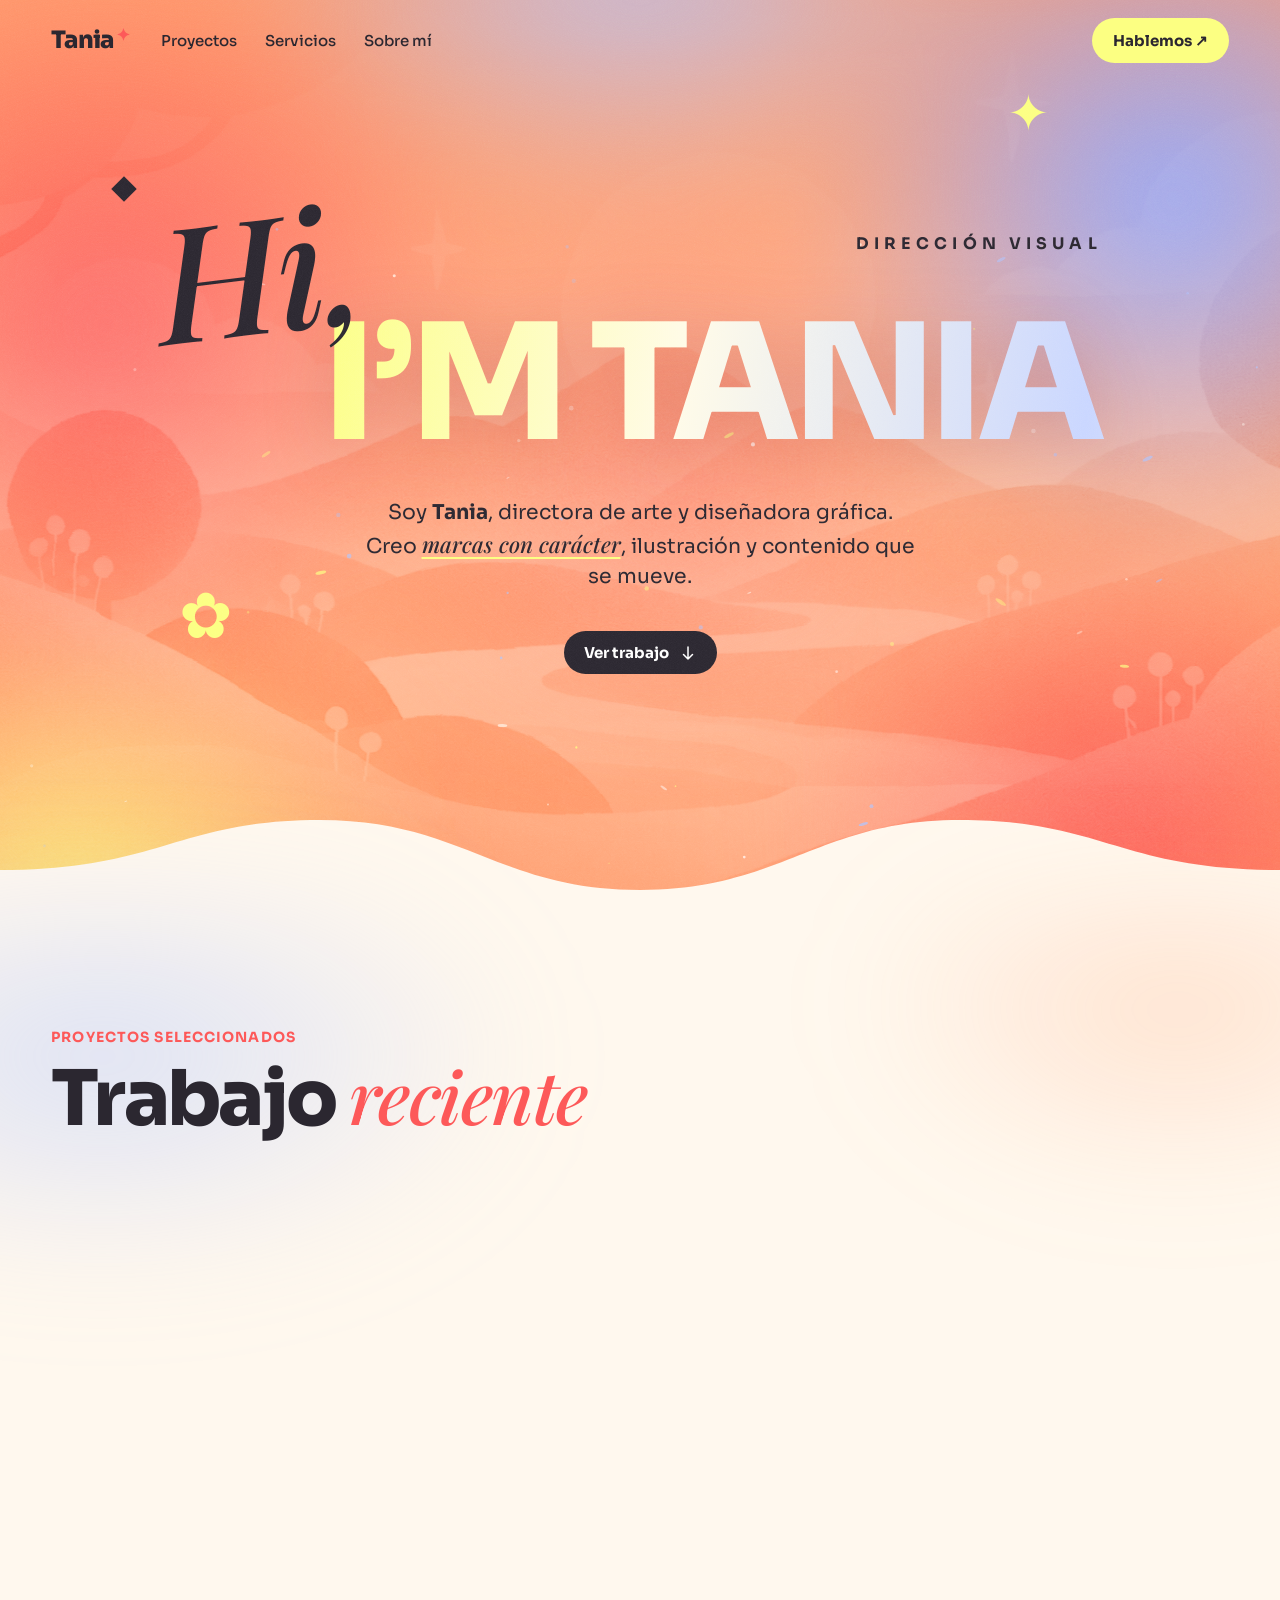
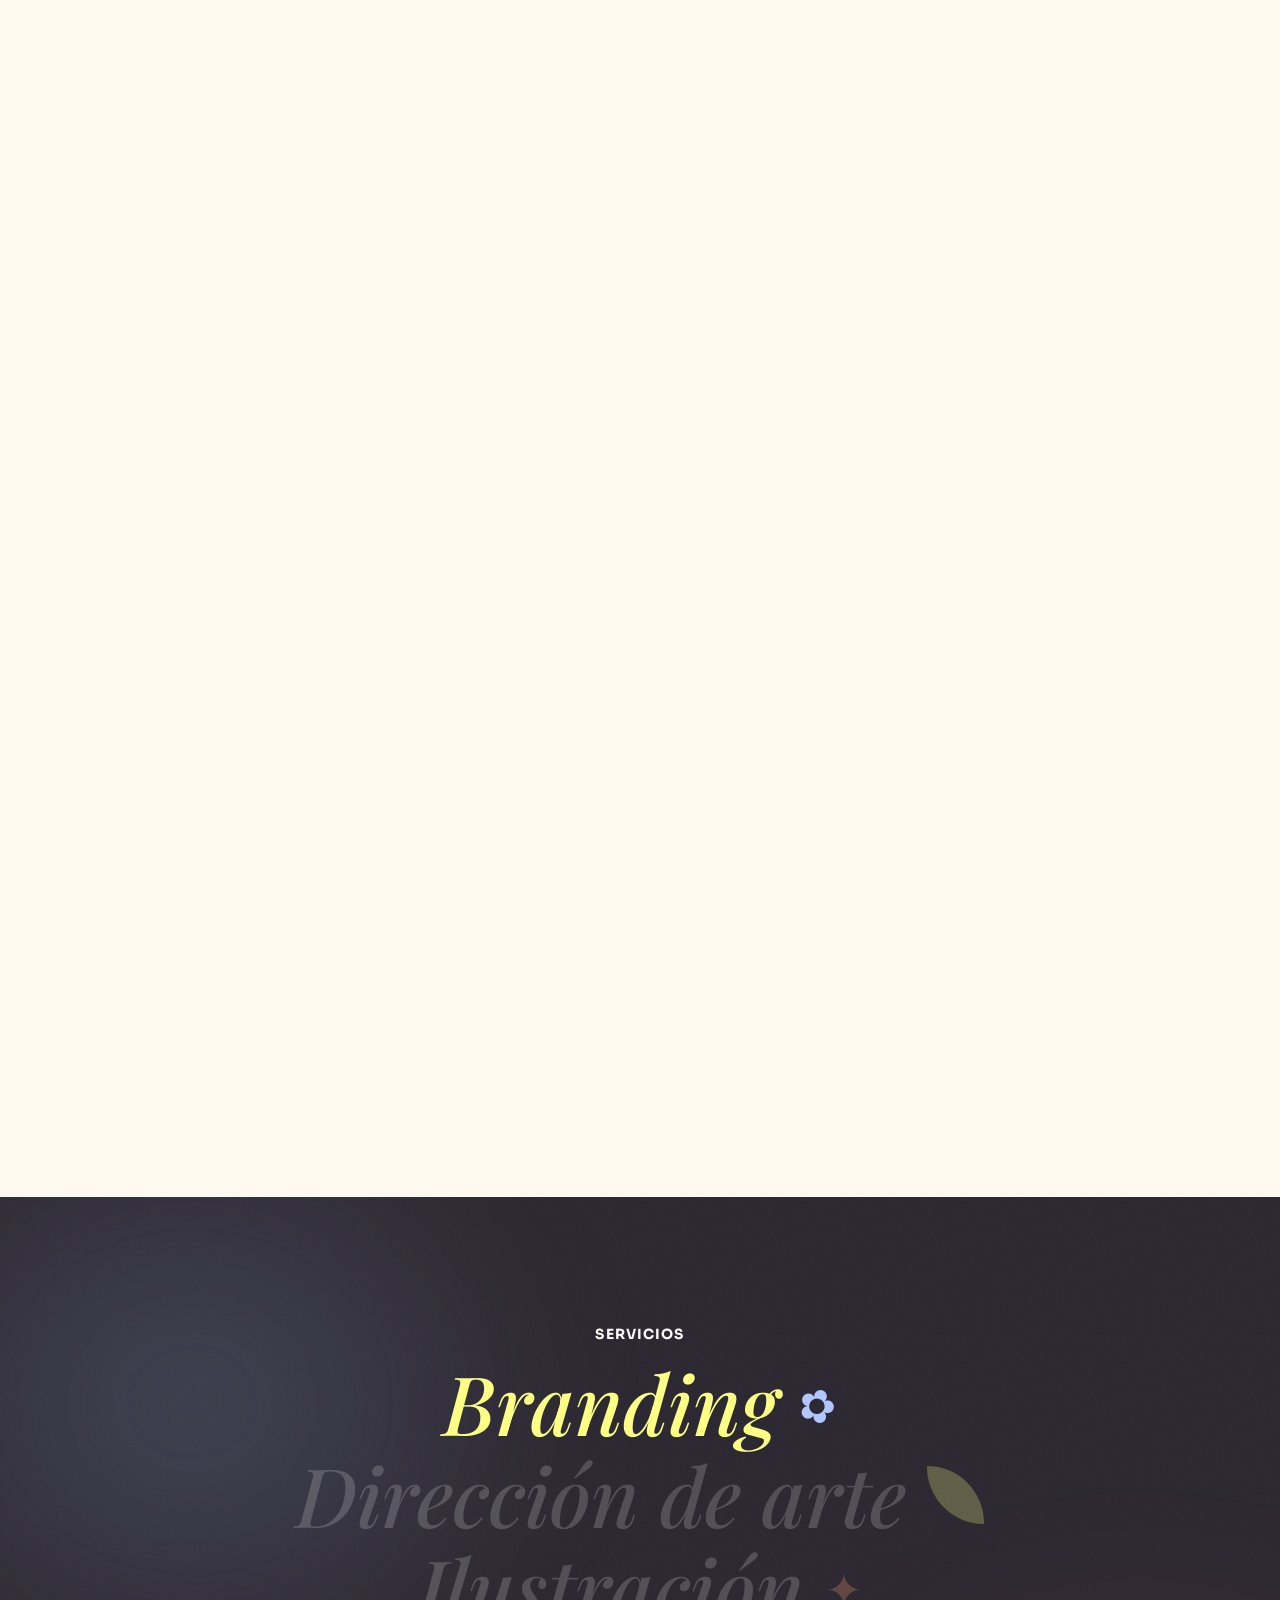
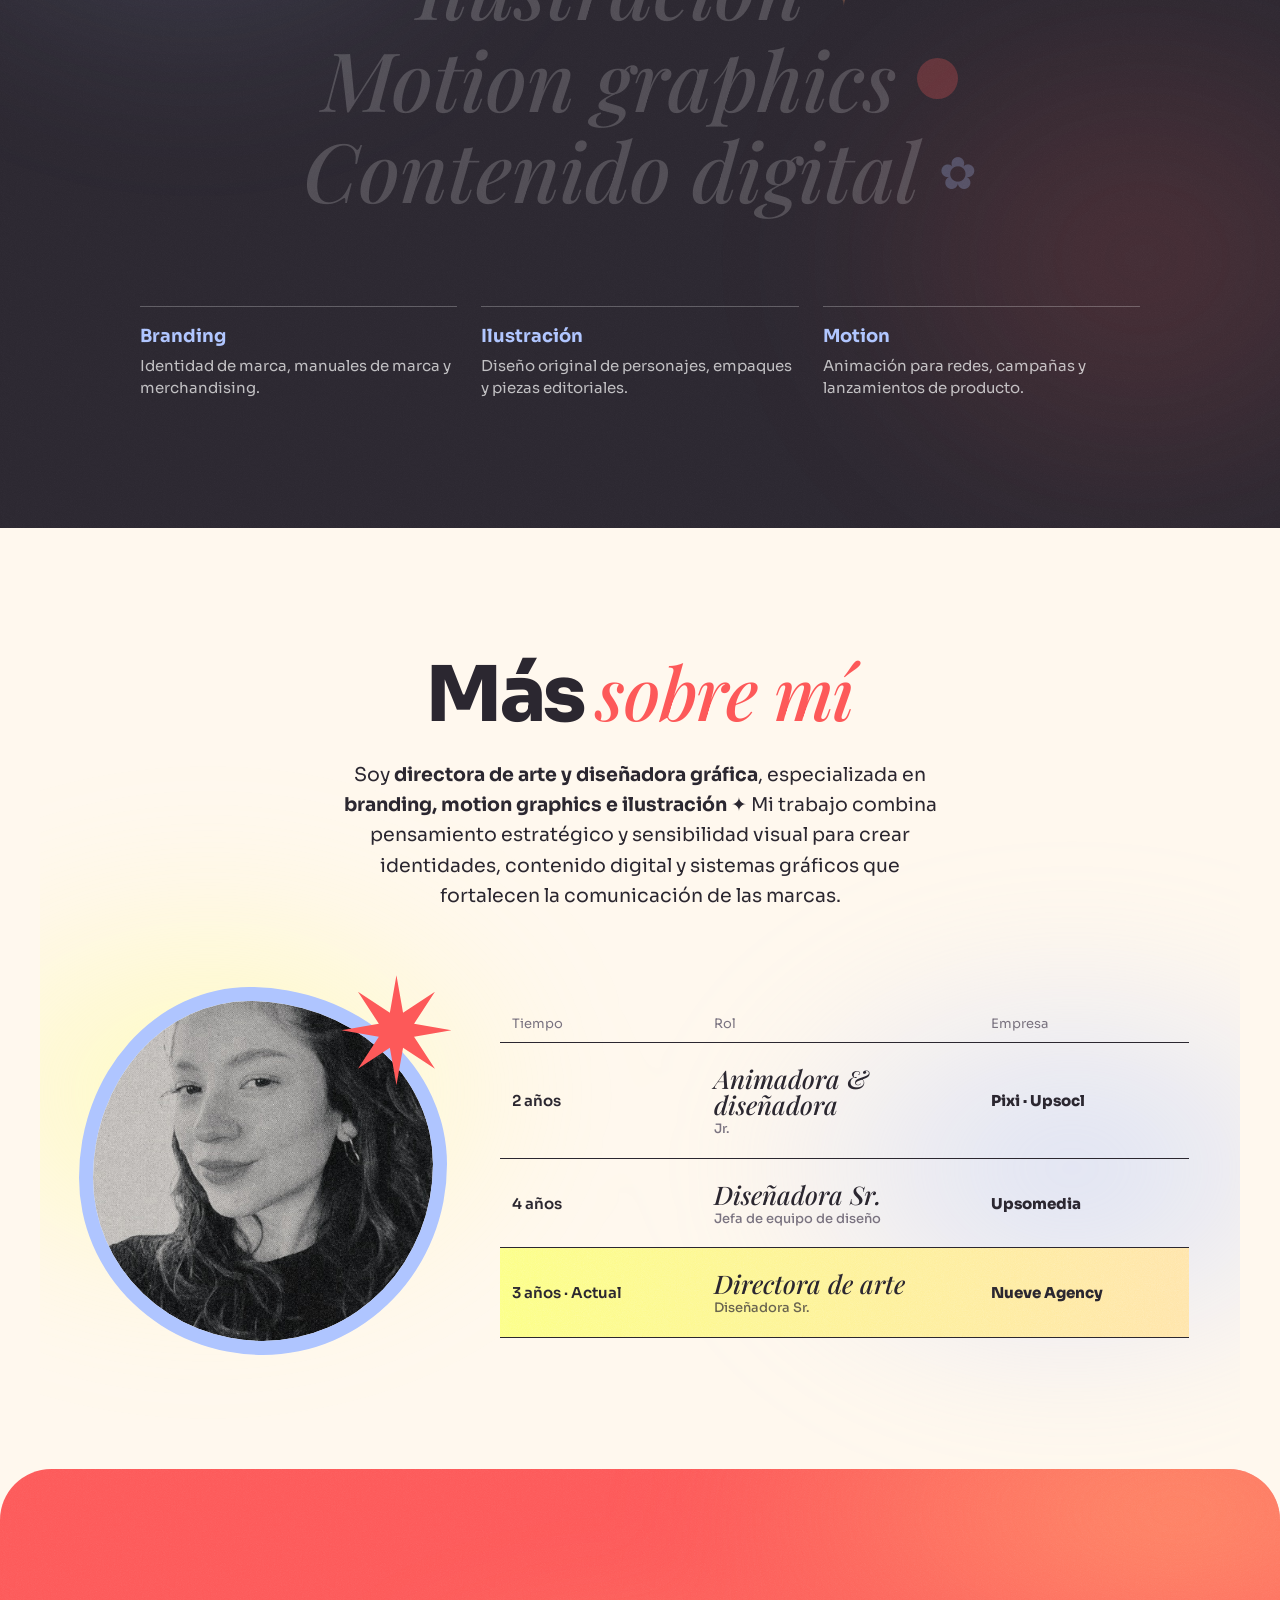
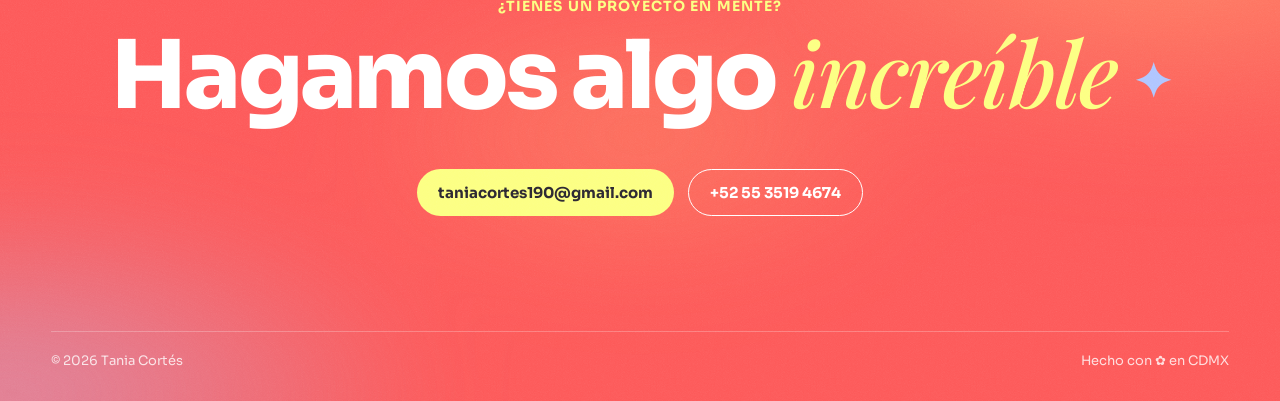
==== commit fe902895: "Quitar la línea de subtítulo del inicio Publica en el sitio el cambio de main (55c30d1): se elimina " ====
--- a/index.html
+++ b/index.html
@@ -54,7 +54,6 @@
       <span class="shape shape--blob"></span>
     </div>
 
-    <p class="hero__kicker">Diseño gráfico &amp; dirección creativa · CDMX</p>
     <div class="hero__lockup">
       <p class="hero__subtitle">Dirección visual</p>
       <h1 class="hero__title">
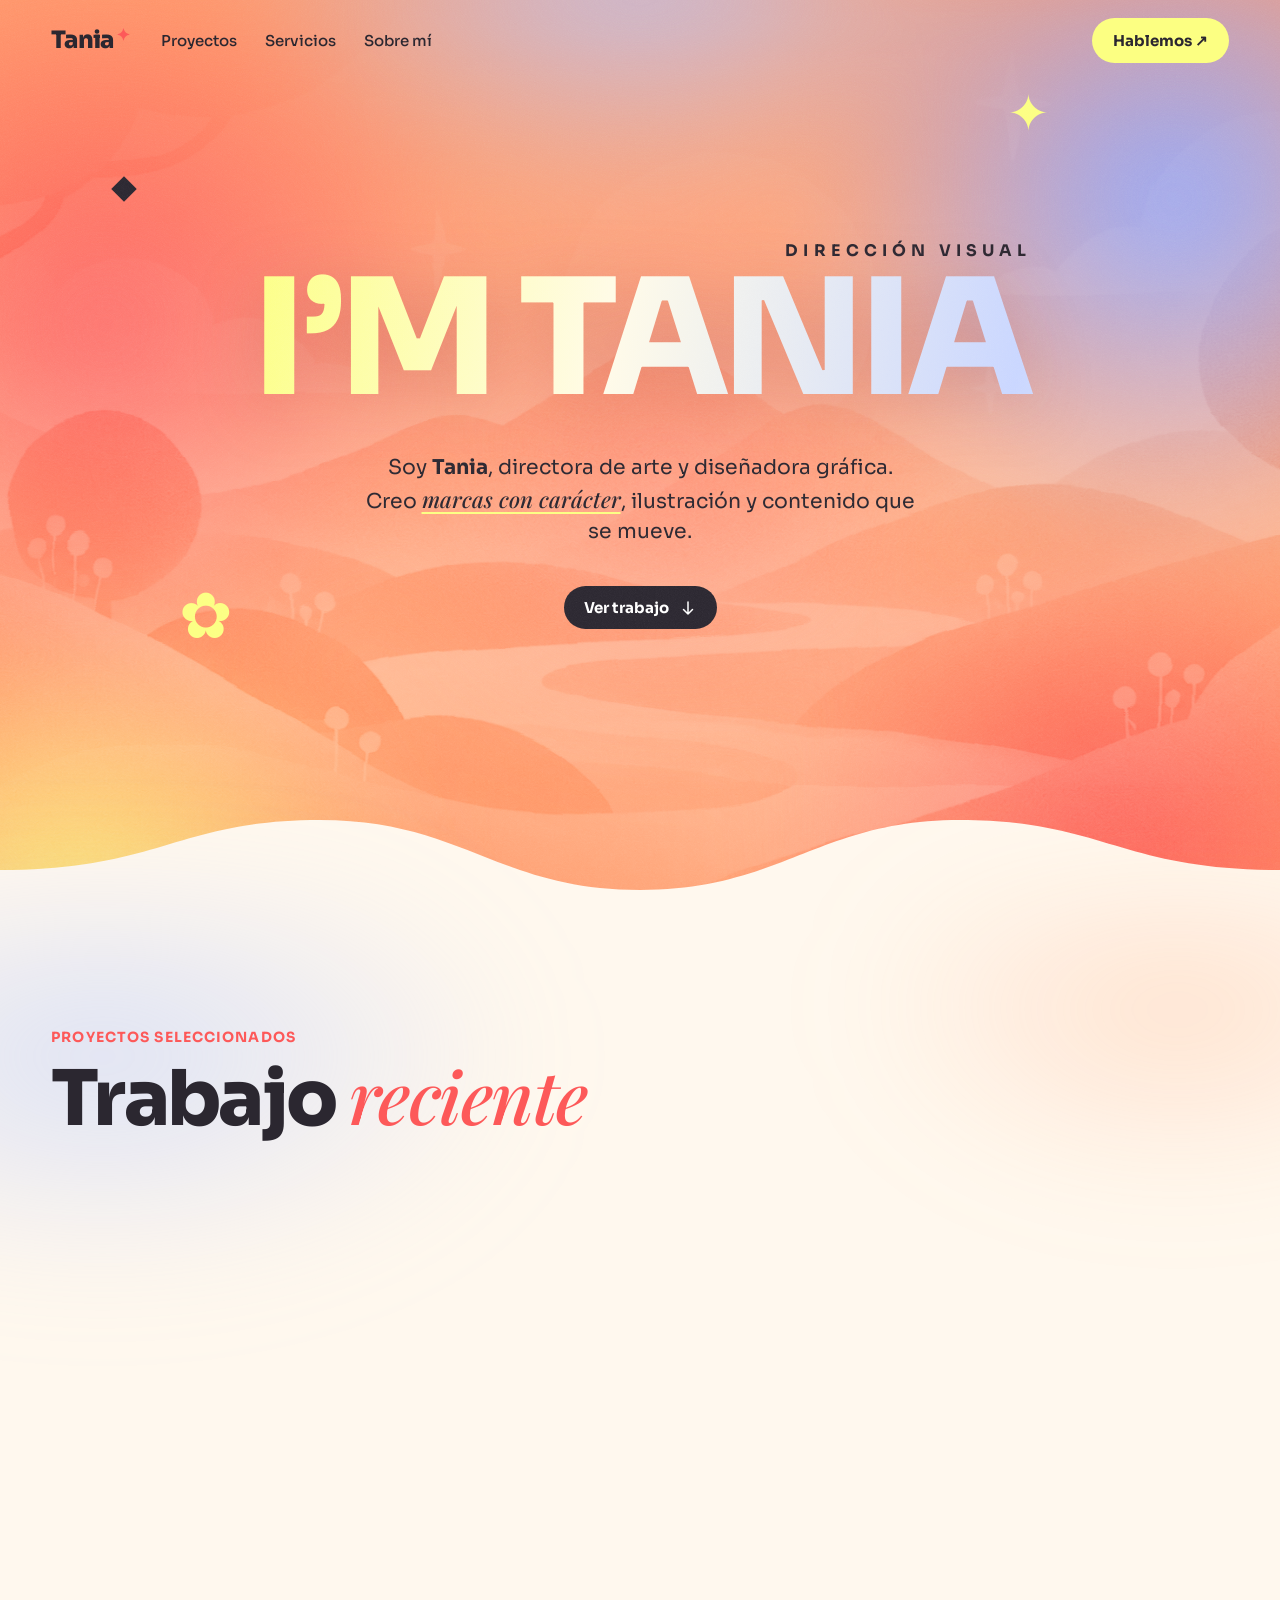
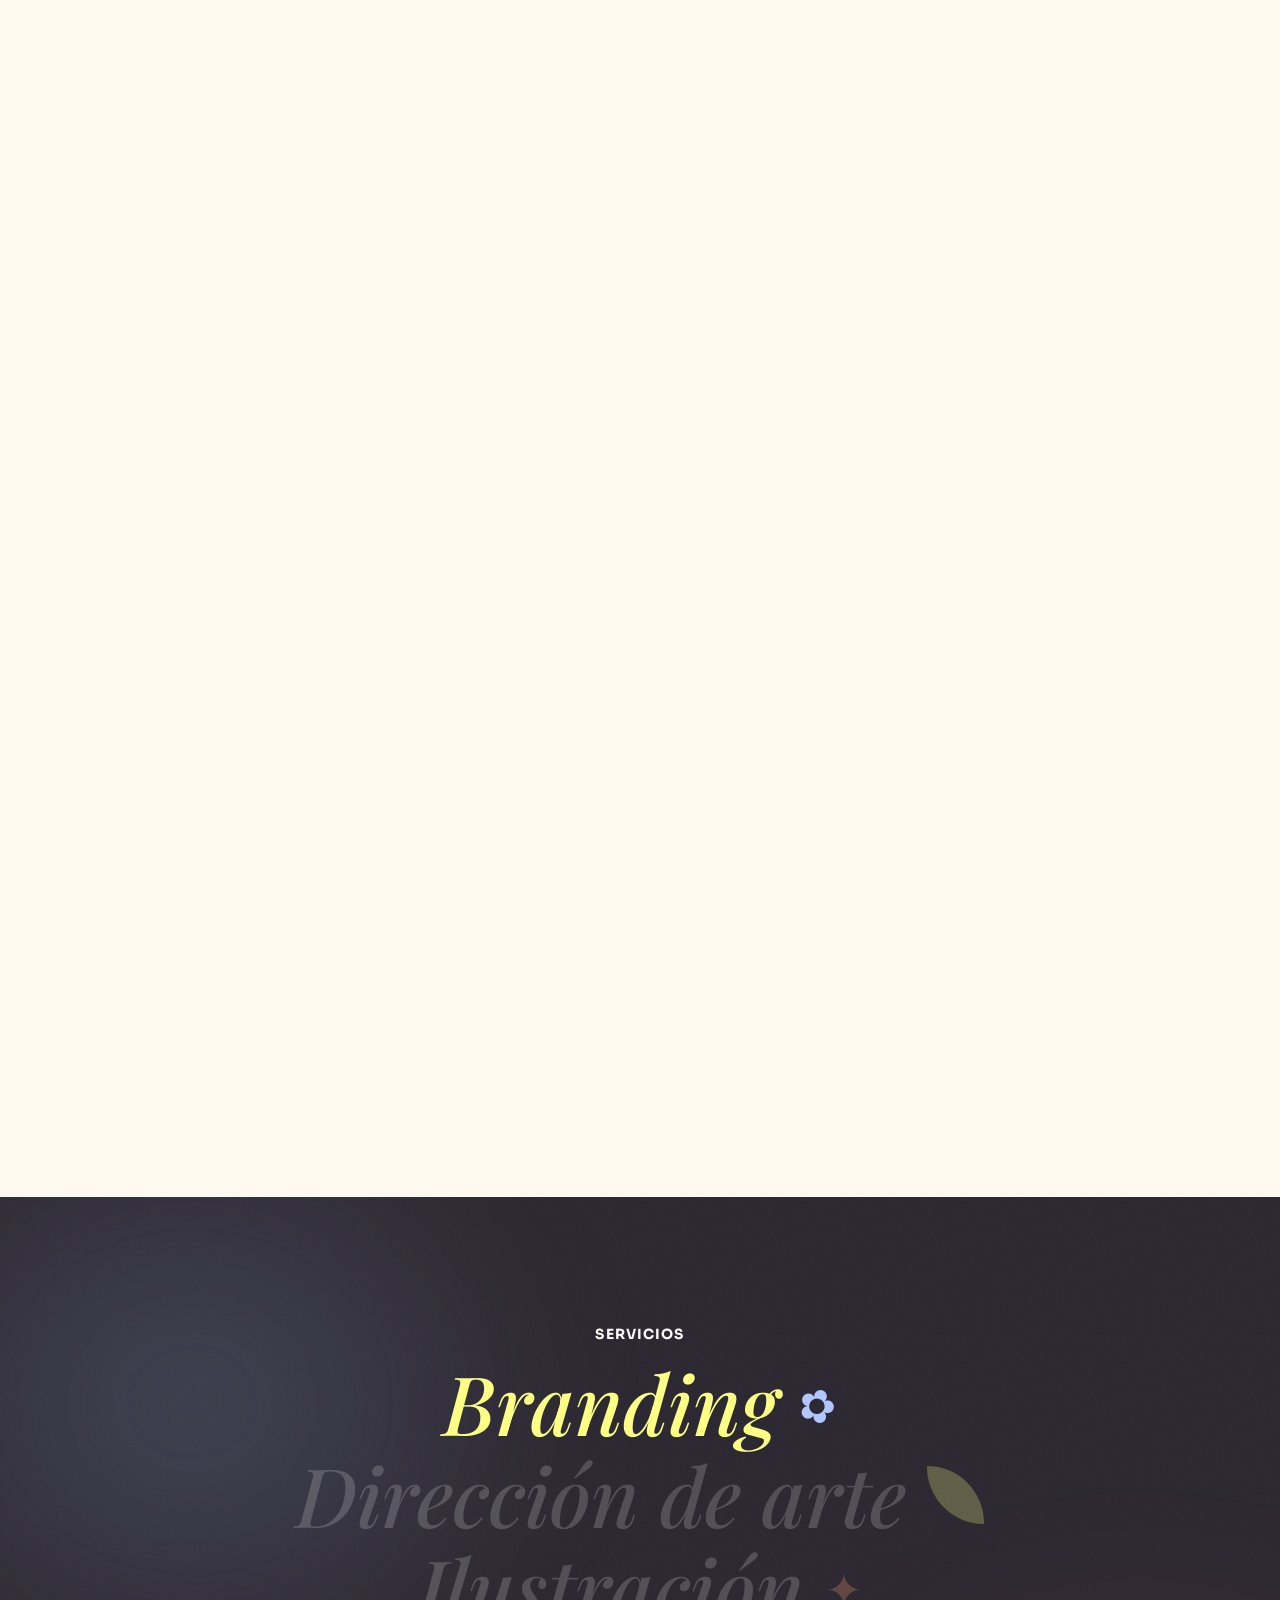
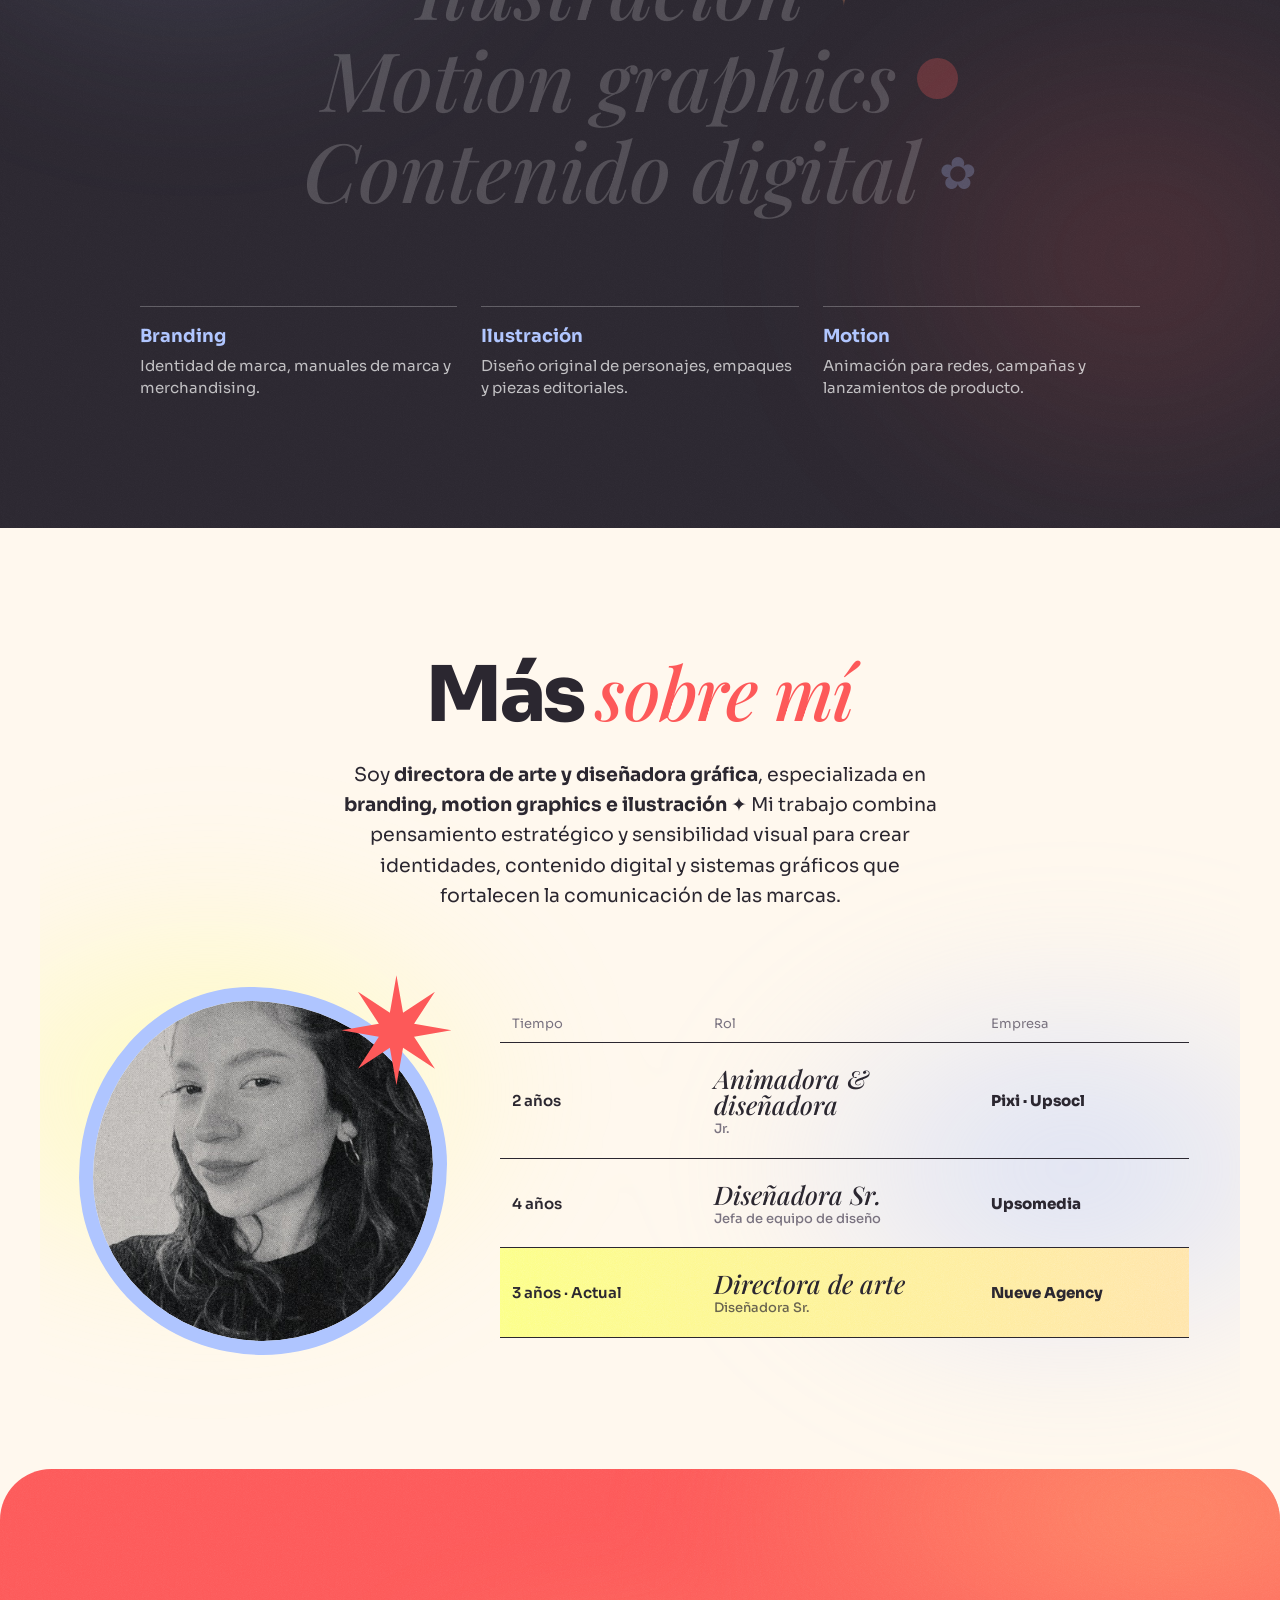
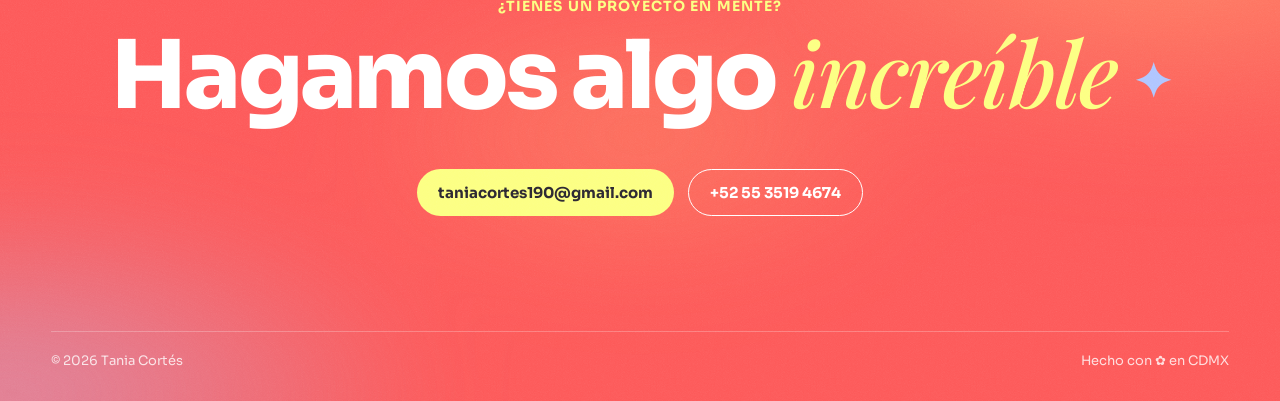
==== commit a8b16367: "Quitar el "Hi," del inicio Se elimina el saludo y sus estilos, se centra "I'm Tania" y se reubica "D" ====
--- a/index.html
+++ b/index.html
@@ -57,7 +57,6 @@
     <div class="hero__lockup">
       <p class="hero__subtitle">Dirección visual</p>
       <h1 class="hero__title">
-        <span class="hero__hi">Hi,</span>
         <span class="hero__hola">I’m Tania</span>
       </h1>
     </div>
--- a/styles.css
+++ b/styles.css
@@ -754,21 +754,11 @@
 }
 .hero__lockup .hero__title { display: grid; justify-items: start; margin: 0; }
 
-/* "Hi," en la cursiva de acento, grande, inclinada y montada sobre el nombre */
-.hero__hi {
-  position: relative; z-index: 3;
-  font-family: var(--serif); font-style: italic; font-weight: 500;
-  font-size: clamp(76px, 12.5vw, 220px); line-height: .8; letter-spacing: -0.02em;
-  color: var(--ink);
-  margin: 0 0 -0.32em -0.06em;
-  transform: rotate(-7deg); transform-origin: left bottom;
-}
-
 /* "I'm Tania" en la principal, con el degradado animado de siempre, desplazado a la derecha */
 .hero__lockup .hero__hola {
   font-size: clamp(44px, 11vw, 196px);
   line-height: .9;
-  margin-left: clamp(28px, 9vw, 170px);
+  margin-left: 0;
 }
 
 /* "Dirección visual" alineado al final del nombre, arriba a la derecha */
@@ -778,23 +768,14 @@
 }
 
 @media (max-width: 600px) {
-  .hero__lockup .hero__hola { margin-left: 18px; }
-  .hero__hi { margin-bottom: -0.26em; }
-}
-
-/* ajustes de la composición Hi, / I'm Tania */
-.hero__hi { margin-bottom: -0.2em; }
+}
+
+/* ajustes de la composición I'm Tania */
 .hero__lockup .hero__hola {
   font-size: clamp(54px, 12.6vw, 210px);
-  margin-left: clamp(34px, 11vw, 200px);
-}
-.hero__lockup .hero__subtitle { margin-bottom: 0; transform: translateY(clamp(18px, 3vw, 46px)); }
+}
+.hero__lockup .hero__subtitle { margin-bottom: 6px; }
 .shape--star { top: 9%; }
 @media (max-width: 600px) {
-  .hero__lockup .hero__hola { margin-left: 22px; }
   .hero__lockup .hero__subtitle { transform: none; margin-bottom: 6px; }
-  .hero__hi { font-size: 84px; margin-bottom: -0.18em; }
-}
-@media (max-width: 600px) {
-  .hero__hi { margin-bottom: -0.06em; }
-}
+}
